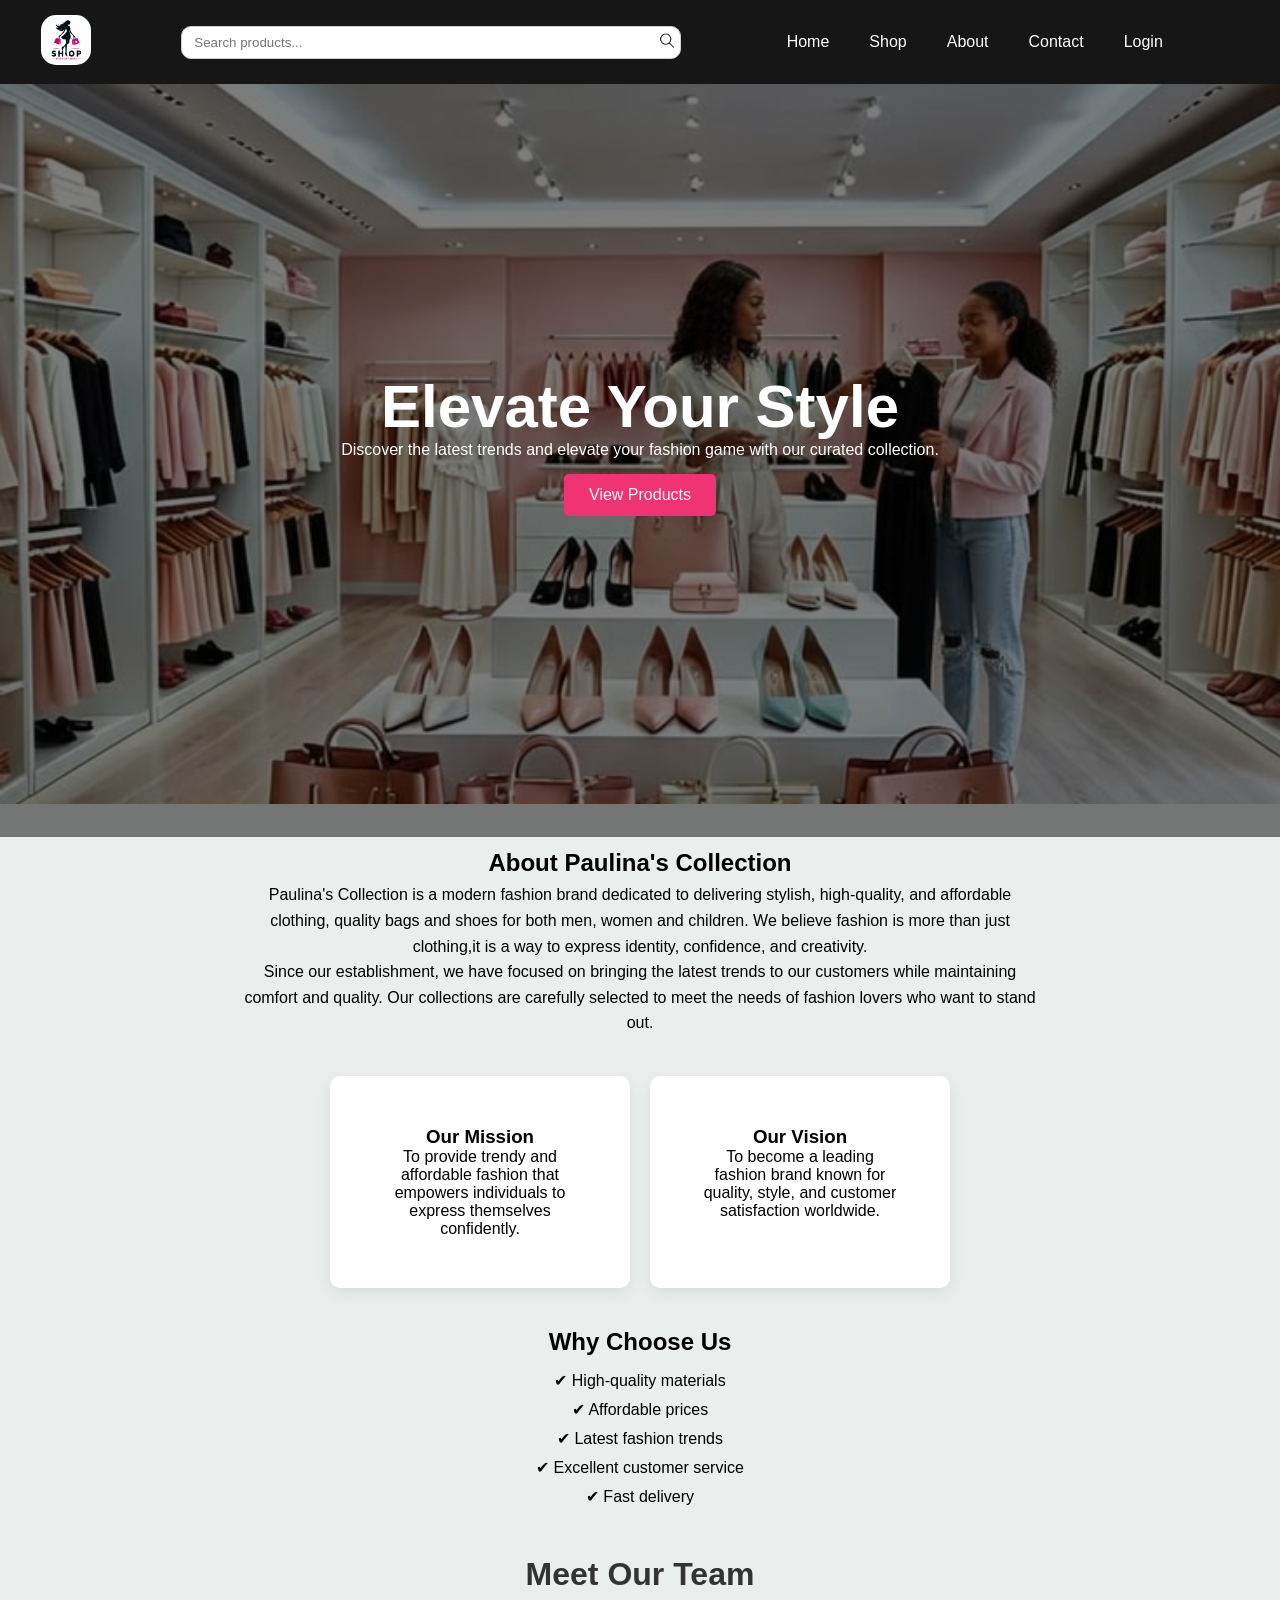
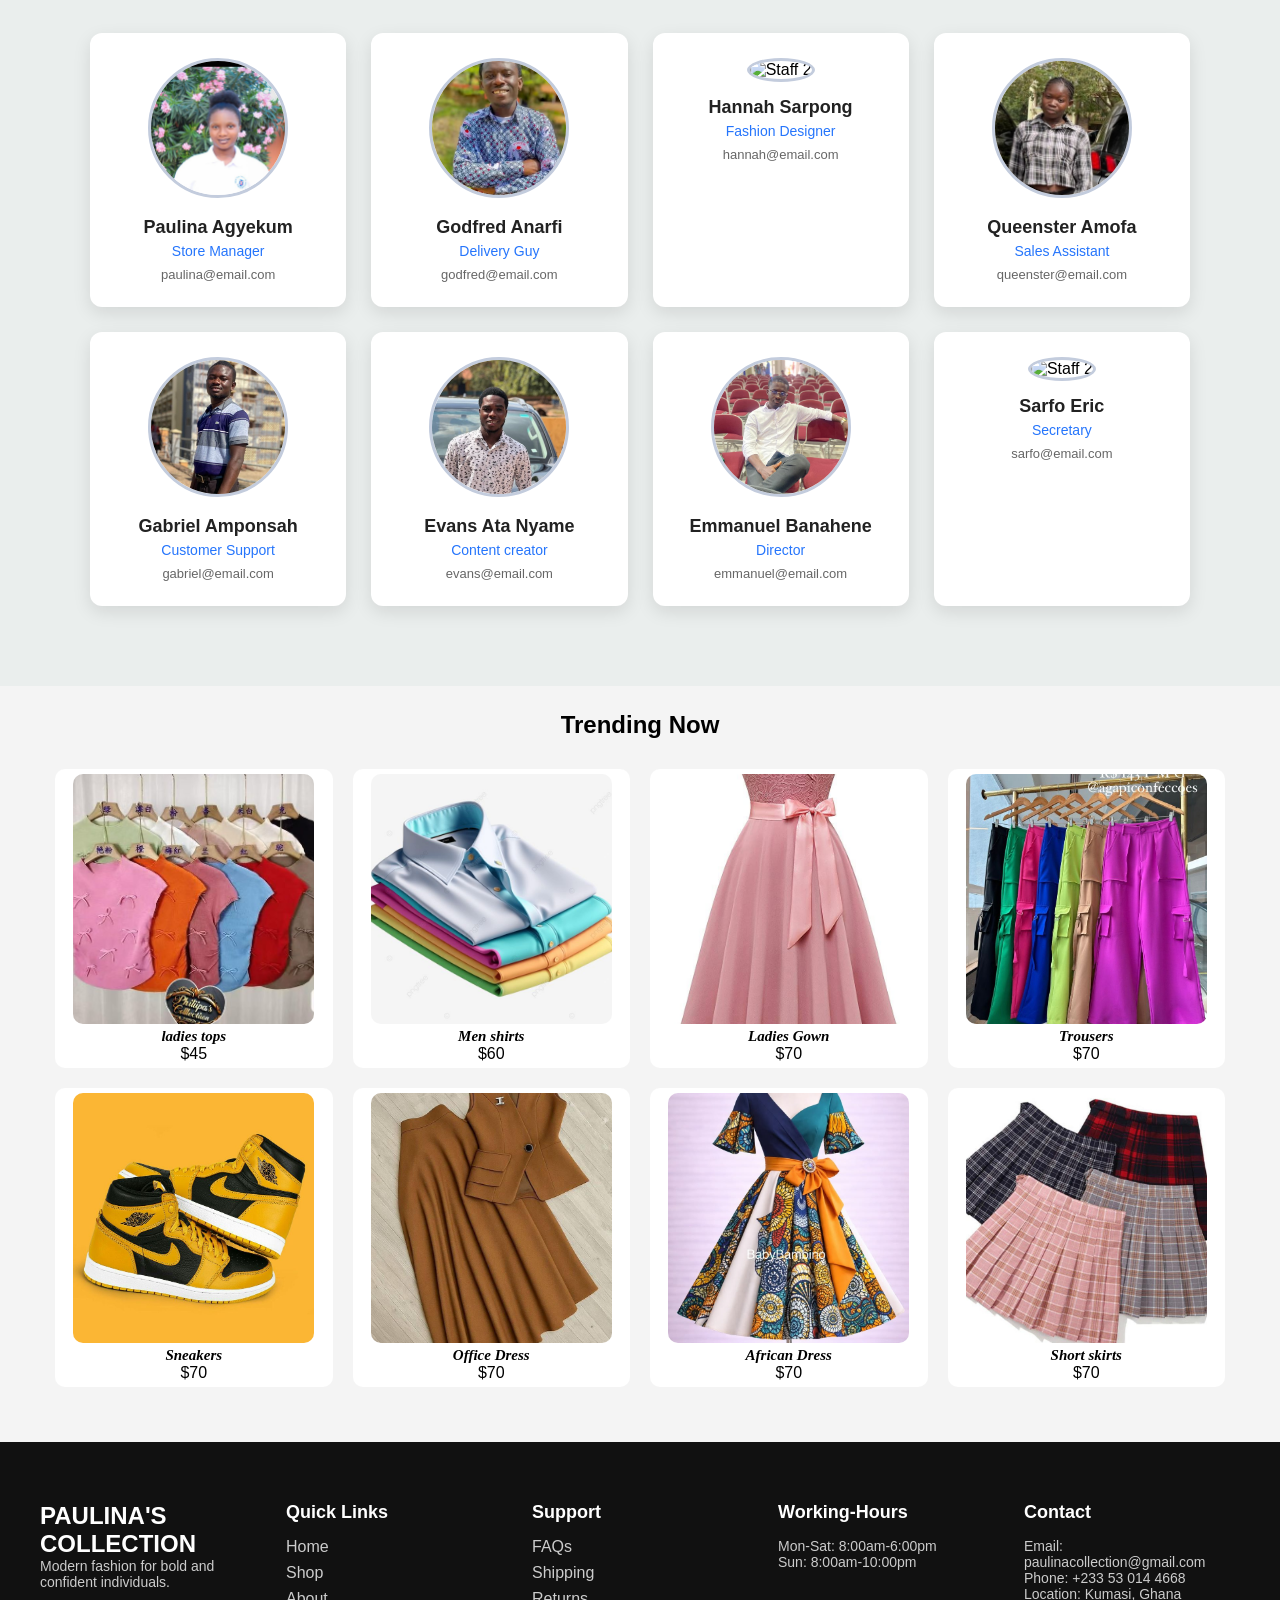
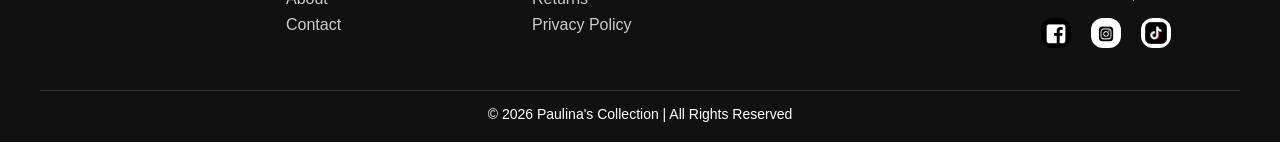
==== index.html @ fbc27973 "update changes" ====
<!DOCTYPE html>
<html lang="en">
<head>
<meta charset="UTF-8">
<meta name="viewport" content="width=device-width, initial-scale=1.0">

<title>Pulina's Collection</title>

<link rel="stylesheet" href="index.css">
<script src="index.js" defer></script>



</head>

<body>

 


 <header>
  <div class="logo">
    <img src="images/46f1ed0da1faed43a5b19c7b7473af98.jpg" alt="Logo">
  </div>

   
 <div class="search-box">
  <input type="text" id="search" placeholder="Search products...">
   <button id="search-btn"><img src="images/search icon.jpg" alt="Search" /></button>
</div>

  <input type="checkbox" id="menu-toggle">
  <label for="menu-toggle" class="hamburger">&#9776;</label>


  <label for="menu-toggle" class="overlay"></label>

  <nav class="mobile-menu">
    <ul>
      <li><label for="menu-toggle"><a href="index.html">Home</a></label></li>
      <li><label for="menu-toggle"><a href="shop.html">Shop</a></label></li>
      <li><label for="menu-toggle"><a href="#page">About</a></label></li>

      
 <li><label for="menu-toggle"><a href="contact.html">Contact</a></label></li>
 <li><label for="menu-toggle"><a href="login.html"  class="login-btn">Login</a></label></li>
  <button id="logout-btn" class="login-btn" style="display:none;">
    Logout
  </button>
</li>


  

    
  </nav>
</header>

<section class="hero">
<h1>Elevate Your Style</h1>
<p>Discover the latest trends and elevate your fashion game with our curated collection.</p>
<a href="shop.html" class="btn">View Products </a>
</section>


<section class="page" id="page">


<div class="about-content">

<h1>About Paulina's Collection</h1>

<p>
Paulina's Collection is a modern fashion brand dedicated to delivering stylish,
high-quality, and affordable clothing, quality bags and shoes for both men, women and children.
We believe fashion is more than just clothing,it is a way to express identity,
confidence, and creativity.
</p>

<p>
Since our establishment, we have focused on bringing the latest trends
to our customers while maintaining comfort and quality. Our collections
are carefully selected to meet the needs of fashion lovers who want to
stand out.
</p>

</div>

<div class="about-boxes">

<div class="box">
<h3>Our Mission</h3>
<p>
To provide trendy and affordable fashion that empowers individuals
to express themselves confidently.
</p>
</div>

<div class="box">
<h3>Our Vision</h3>
<p>
To become a leading fashion brand known for quality, style,
and customer satisfaction worldwide.
</p>
</div>

</div>

<div class="why-us">

<h2>Why Choose Us</h2>

<ul>
<li>✔ High-quality materials</li>
<li>✔ Affordable prices</li>
<li>✔ Latest fashion trends</li>
<li>✔ Excellent customer service</li>
<li>✔ Fast delivery</li>
</ul>

</div>


<section class="team-section">
  <h2>Meet Our Team</h2>
  <div class="team-container">

    <div class="team-card">
      <img src="images/Screenshot_20260325-102006_WhatsApp.jpg" alt="Staff 1">
      <h3>Paulina Agyekum</h3>
      <p class="role">Store Manager</p>
      <p class="email">paulina@email.com</p>
    </div>

    <div class="team-card">
      <img src="images/20260325_142242.jpg" alt="Staff 2">
      <h3>Godfred Anarfi</h3>
      <p class="role">Delivery Guy</p>
      <p class="email">godfred@email.com</p>
    </div>

     <div class="team-card">
      <img src="images/staff2.jpg" alt="Staff 2">
      <h3>Hannah Sarpong</h3>
      <p class="role">Fashion Designer</p>
      <p class="email">hannah@email.com</p>
    </div>


    <div class="team-card">
      <img src="images/20260325_113052.jpg" alt="Staff 3">
      <h3>Queenster Amofa</h3>
      <p class="role">Sales Assistant</p>
      <p class="email">queenster@email.com</p>
    </div>

    <div class="team-card">
      <img src="images/20260325_141703.jpg" alt="Staff 4">
      <h3>Gabriel Amponsah</h3>
      <p class="role">Customer Support</p>
      <p class="email">gabriel@email.com</p>
    </div>

     <div class="team-card">
      <img src="images/20260325_141812.jpg" alt="Staff 2">
      <h3>Evans Ata Nyame</h3>
      <p class="role">Content creator</p>
      <p class="email">evans@email.com</p>
    </div>

     <div class="team-card">
      <img src="images/oom.jpeg" alt="Staff 2">
      <h3>Emmanuel Banahene</h3>
      <p class="role">Director</p>
      <p class="email">emmanuel@email.com</p>
    </div>

     <div class="team-card">
      <img src="images/staff2.jpg" alt="Staff 2">
      <h3>Sarfo Eric</h3>
      <p class="role">Secretary</p>
      <p class="email">sarfo@email.com</p>
    </div>





  </div>
</section>
</section>

<section class="featured">
<h2>Trending Now</h2>

<div class="grid">

<div class="card">
<img src="images/ladies we.jpg" alt=" ladies wear">
<h3>ladies tops</h3>
<p>$45</p>
</div>

<div class="card">
 <img src="images/men shirt.jpg" alt="men shirt">
<h3>Men shirts</h3>
<p>$60</p>
</div>

<div class="card">
<img src="images/pink dress.jpg" alt="ladies pink dress">
<h3>Ladies Gown</h3>
<p>$70</p>
</div>

<div class="card">
<img src="images/trousres.jpg" alt="trousers">
<h3>Trousers</h3>
<p>$70</p>
</div>

<div class="card">
  <img src="images/654f9db118bbdaa562b5829625c13094.jpg" alt="sneakers">
<h3>Sneakers</h3>
<p>$70</p>
</div>


<div class="card">
 <img src="images/women brown dress.jpg" alt="office dress">
<h3>Office Dress</h3>
<p>$70</p>
</div>


<div class="card">
<img src="images/dress.jpg" alt="ladies gown">
<h3>African Dress</h3>
<p>$70</p>
</div>


<div class="card">
<img src="images/short.jpg" alt="shorts skirts">
<h3>Short skirts</h3>
<p>$70</p>
</div>

</div>
</section>

<footer class="footer">
  <div class="footer-container">


    <div class="footer-box">
      <h2 class="logo">PAULINA'S COLLECTION</h2>
      <p>Modern fashion for bold and confident individuals.</p>
    </div>

  
    <div class="footer-box">
      <h3>Quick Links</h3>
      <a href="index.html" target="_blank">Home</a>
      <a href="shop.html" target="_blank">Shop</a>
      <a href="#page" target="_blank">About</a>
      <a href="contact.html" target="_blank">Contact</a>
    </div>

  
    <div class="footer-box">
      <h3>Support</h3>
      <a href="#" target="_blank">FAQs</a>
      <a href="#" target="_blank">Shipping</a>
      <a href="#" target="_blank">Returns</a>
      <a href="#" target="_blank">Privacy Policy</a>
    </div>


    <div class="footer-box">
      <h3>Working-Hours</h3>
      <p>Mon-Sat: 8:00am-6:00pm</p>
        <p>Sun: 8:00am-10:00pm</p>
        
    </div>
   
    <div class="footer-box">
      <h3>Contact</h3>
      <p>Email: paulinacollection@gmail.com</p>
      <p>Phone: +233 53 014 4668</p>
      <p>Location: Kumasi, Ghana</p>

      <div class="social-media">
        <a href="https://www.facebook.com" target="_blank">
          <img src="images/Facebook.jpg" alt="Facebook">
        </a>
        <a href="https://www.instagram.com" target="_blank">
          <img src="images/intagram.jpg" alt="Instagram">
        </a>
        <a href="https://www.tiktok.com" target="_blank">
          <img src="images/Tiktok.jpg" alt="Tiktok">
        </a>
      </div>
    </div>
   
    
    
  </div>


  <div class="footer-bottom">
    <p>© 2026 Paulina's Collection | All Rights Reserved</p>
  </div>
</footer>


</body>
</html>
---- index.css ----
/* HOME PAGE STYLES */

*{
margin:0;
padding:0;
box-sizing:border-box;
}

body{
font-family:'Poppins', sans-serif ; 
 scroll-behavior: smooth;  
}





.search-box {
  margin-left: 20px;
  position: relative;
  
  
}

.search-box input {
  padding: 8px 12px;
  border: 1px solid #ccc;
  border-radius: 10px;
  outline: none;
  width: 500px;
}

.search-box input:focus {
  border-color: black;
}

.search-box button {
  position: absolute;
  right: 5px;
  top: 20%;
  transform: translateY(-50%);
  background: none;
  border: none;
  cursor: pointer;
  padding: 0;
}

.search-box button img {
  width: 18px;  /* adjust size */
  height: 18px;
  font-weight: bolder;
}


header {
  display: flex;
  align-items: center;
  text-align: center;
  justify-content: space-between;
  padding: 15px 20px;
  background-color: #161616;
  position: relative;
  z-index: 1000;
}

/* Hide checkbox */
#menu-toggle {
  display: none;
}

/* Hamburger icon */
.hamburger {
  font-size: 28px;
  cursor: pointer;
  display: none; /* hidden on desktop */
  z-index: 1001;
}

/* Desktop menu */
.mobile-menu {
  display: flex;
  gap: 20px;

}

.mobile-menu ul :hover{
  color: rgb(235, 160, 172);
  transform: translateY(-1px);

}


.mobile-menu ul {
  list-style: none;
  margin: 0;
  padding: 0;
  display: flex;
  gap: 20px;
  position: relative;
  left: -22%;
}

.mobile-menu ul li a {
  text-decoration: none;
  color: white;
  padding: 10px;
  display: block;
}





.logo img{
  height: 50px;
  width: 50px;
  border-radius: 15px;
  position: relative;
  left: 42%;
}
.cart-icon{
cursor:pointer;
position: relative;
bottom: -12%;

}


.page2{
   padding:5px;
   text-align:center;
   background-color: rgb(252, 253, 253);
   margin-top: 50px;
}

.page3{
   padding:5px;
   text-align:center;
   background-color: rgb(245, 243, 243);
   margin-top: 50px;
}

.page4{
   padding:5px;
   text-align:center;
   background-color: rgb(245, 243, 243);
    margin-top: 50px;
}





.page{
    padding:40px;
   text-align:center;
   background-color: rgb(234, 238, 237);
}


.about-content{
max-width: 800px;
margin: auto;
text-align: center;
line-height: 1.6;
}


.about-boxes{
display: flex;
gap: 20px;
justify-content: center;
margin-top: 40px;
flex-wrap: wrap;
}

.box{
background: #fff;
padding: 50px;
border-radius: 10px;
box-shadow: 0 5px 15px rgba(0,0,0,0.08);
max-width: 300px;
transition: 0.3s;
}

.box:hover{
transform: translateY(-5px);
}


.why-us{
margin-top: 40px;
text-align: center;
}

.why-us ul{
list-style: none;
margin-top: 15px;
}

.why-us li{
margin: 10px 0;
}


/* TEAM SECTION */
.team-section {
  padding:  40px 20px;

  text-align: center;
}

.team-section h2 {
  font-size: 32px;
  margin-bottom: 40px;
  color: #333;
}

/* GRID LAYOUT */
.team-container {
  display: grid;
  grid-template-columns: repeat(auto-fit, minmax(220px, 1fr));
  gap: 25px;
  max-width: 1100px;
  margin: auto;
}

/* CARD STYLE */
.team-card {
  background: #fff;
  padding: 25px 20px;
  border-radius: 12px;
  box-shadow: 0 6px 18px rgba(0,0,0,0.1);
  transition: 0.3s ease;
}

.team-card:hover {
  transform: translateY(-8px);
}

/* IMAGE */
.team-card img {
  width: 140px;
  height: 140px;
  border-radius: 50%;
  object-fit: cover;
  margin-bottom: 15px;
  border: 3px solid #c3ccdd;
}

/* TEXT */
.team-card h3 {
  font-size: 18px;
  margin-bottom: 5px;
  color: #222;
}

.team-card .role {
  font-size: 14px;
  color: #2575fc;
  font-weight: 500;
  margin-bottom: 8px;
}

.team-card .email {
  font-size: 13px;
  color: #666;
}



.hero{
height:80vh;
background:url(images/backgroup.jpg) center/cover;
color:white;
display:flex;
flex-direction:column;
justify-content:center;
align-items:center;
text-align:center;
animation:fadeIn 2s ease;
}

.hero h1{
font-size:60px;
}


.toast{
position: fixed;
bottom: 20px;
right: 20px;
background: #d30e0e;
color: #fff;
padding: 10px 20px;
border-radius: 5px;
}

.hero::before{
content: "";
position: absolute;
top: 0;
left: 0;
width: 100%;
height: 93%;
background: rgba(0,0,0,0.5);
z-index: 1;

}


.hero *{
position: relative;
z-index:1;
}


.btn{
background:#f03473;
padding:12px 25px;
color:white;
text-decoration:none;
margin-top:15px;
border-radius:5px;
}





.grid{
display:grid;
grid-template-columns:repeat(auto-fit,minmax(250px,1fr));
gap:20px;
padding:30px;
}

.card{
background:white;
padding:5px;
border-radius:10px;
text-align:center;
transition:0.3s;

}


.card h3{
 
  font-family: 'Times New Roman', Times, serif;
  font-size: 15px;
  font-style: italic;
}

 h4 a{
  text-decoration: none;
  background-color: #df6294;
  padding: 12px 10px;
  border-radius: 10px;
  color: white;
}



.card img{
width:90%;
height:250px;
object-fit:cover;
border-radius:10px;
}

.card img:hover {
  transform: scale(1.05);
  transition: 0.3s;
}

.card:hover{
transform: scale(1.05) translateY(-5px);
}


.featured{ 
    background:#f4f4f4;
   padding:25px;   
   text-align:center;
}


button{
background:#e91e63;
color:white;
border:none;
padding:10px;
margin-top:10px;
cursor:pointer;
border-radius: 10px;
}




.cart {
position:fixed;
right:-300px;
top:0;
width:300px;
height:100%;
background:white;
padding:20px;
box-shadow:-2px 0 5px rgba(0,0,0,0.3);
transition:0.3s;
}

.cart-icon a{
  color: white;
  text-decoration: none;
  
}

.cart.active{
right:0;
}


/* CONTACT PAGE STYLES */
.contact-container{
padding: 60px 20px;
background: #f9f9f9;
}

.contact-container h1{
text-align: center;
font-size: 36px;
margin-bottom: 40px;
}


.contact-wrapper{
display: flex;
gap: 40px;
justify-content: center;
align-items: flex-start;
flex-wrap: wrap;
}

.contact-form{
flex: 1;
min-width: 300px;
max-width: 500px;
background: white;
padding: 30px;
border-radius: 12px;
box-shadow: 0 8px 25px rgba(0,0,0,0.08);
animation: fadeIn 1s ease;
}

.contact-form form{
display: flex;
flex-direction: column;
gap: 15px;
}

.contact-form input,
.contact-form textarea{
padding: 12px;
border: 1px solid #ddd;
border-radius: 6px;
font-size: 14px;
outline: none;
transition: 0.3s;
}

.contact-form input:focus,
.contact-form textarea:focus{
border-color: #e91e63;
box-shadow: 0 0 5px rgba(233,30,99,0.3);
}

.contact-form textarea{
min-height: 120px;
}


.contact-form button{
background: #e91e63;
color: white;
border: none;
padding: 12px;
border-radius: 6px;
cursor: pointer;
transition: 0.3s;
}

.contact-form button:hover{
background: #c2185b;
transform: translateY(-2px);
}



.contact-info{
flex: 1;
min-width: 250px;
display: flex;
flex-direction: column;
gap: 20px;
}


.info-box{
background: white;
padding: 20px;
border-radius: 10px;
box-shadow: 0 5px 15px rgba(0,0,0,0.08);
transition: 0.3s;
}

.info-box:hover{
transform: translateY(-5px);
}

.info-box h3{
margin-bottom: 8px;
}


.map iframe{
width: 100%;
height: 300px;
border: none;
margin-top: 40px;
}

/* LOGIN PAGE STYLES */

.login-page{
display: flex;
height: 100vh;


}


.login-image{
flex: 1;
background: url('images/backgroup.jpg') center/cover no-repeat;
color: white;
display: flex;
flex-direction: column;
justify-content: center;
align-items: center;
text-align: center;
position: relative;
}


.login-image::before{
content: "";
position: absolute;
width: 100%;
height: 100%;
background: rgba(0,0,0,0.5);
}

.login-image h1,
.login-image p{
position: relative;
z-index: 2;


}


.login-form{
flex: 1;
display: flex;
flex-direction: column;
justify-content: center;
padding: 40px 30px;
background: #fff;
}

.login-form h2{
font-size: 28px;
margin-bottom: 10px;
}

.login-form p{
color: #777;
margin-bottom: 20px;
}


.input-group{
position: relative;
margin-bottom: 20px;
}

.input-group input{
width: 100%;
padding: 12px 16px;
border: 1px solid #ccc;
border-radius: 6px;
outline: none;
}

.input-group label{
position: absolute;
top: 50%;
left: 12px;
transform: translateY(-50%);
background: white;
padding: 0 5px;
color: #999;
transition: 0.3s;
}


.input-group input:focus + label,
.input-group input:valid + label{
top: -8px;
font-size: 12px;
color: #e91e63;
}


.login-form button{
width: 100%;
padding: 12px;
background: #e91e63;
color: white;
border: none;
border-radius: 6px;
cursor: pointer;
transition: 0.3s;
}

.login-form button:hover{
background: #c2185b;
}


.extra{
margin-top: 15px;
font-size: 14px;
}

.extra a{
color: #e91e63;
text-decoration: none;
}



.footer {
    background: #111;
    color: #fff;
    padding: 60px 40px 20px;
}

.footer-container {
    display: grid;
    grid-template-columns: repeat(auto-fit, minmax(200px, 1fr));
    gap: 30px;
}

.footer-box h3 {
    margin-bottom: 15px;
    font-size: 18px;
}

.footer-box a {
    display: block;
    color: #ccc;
    text-decoration: none;
    margin: 8px 0;
    transition: 0.3s;
}

.footer-box a:hover {
    color: #fff;
}

.footer-box p {
    color: #ccc;
    font-size: 14px;
}

.footer-bottom {
    text-align: center;
    margin-top: 30px;
    border-top: 1px solid #333;
    padding-top: 15px;
    font-size: 14px;
    
}


.social-media {
    margin-top: 20px;
    display: flex;
    justify-content: center;
    gap: 20px;
    
}

.social-media img {
    width: 30px;
    height: 30px;
    object-fit: cover;
    transition: 0.3s;
    position: relative;
    left: -2vw;
    border-radius: 12px;
    margin-top: -12px;
}





 

 /* HOME PAGE RESPONSIVE */

@keyframes fadeIn{
from{opacity:0;}
to{opacity:1;}
}

@media(max-width:768px){
.hero h1{
font-size:30px;
}

.grid{
display:grid;
grid-template-columns: repeat(1, 1fr);
gap:20px;
padding:30px;

}

.hero{
height:80vh;

}



.card{
background:white;
padding:25px;
border-radius:10px;
text-align:center;
transition:0.3s;
flex-wrap: wrap;

}


.card img{
width:100%;
height:300px;
object-fit:cover;
border-radius:10px;


}



  .hamburger {
    display: block;
    color: white;
    font-weight: bolder;
  }

  /* Overlay */
  .overlay {
    position: fixed;
    top: 0;
    left: 0;
    width: 100%;
    height: 100vh;
    background: rgba(0,0,0,0.4);
    opacity: 0;
    pointer-events: none;
    transition: opacity 0.3s ease;
    z-index: 1000;
  }

  #menu-toggle:checked ~ .overlay {
    opacity: 1;
    pointer-events: auto;
  }

  /* Slide-in menu */
  .mobile-menu {
    position: fixed;
    top: 0;
    right: -250px;
    width: 250px;
    height: 100vh;
    background: #fff;
    flex-direction: column;
    padding-top: 60px;
    box-shadow: -2px 0 5px rgba(0,0,0,0.1);
    transition: right 0.3s ease;
    z-index: 1001;
  }

  #menu-toggle:checked ~ .mobile-menu {
    right: 0;
  }

  .mobile-menu ul {
    flex-direction: column;
    gap: 0;
    position: relative;
    left: -1%;
  }

  .mobile-menu ul li a {
    padding: 15px 20px;
    color: black;
    
  }

   .cart-icon{
cursor:pointer;
position: relative;
left: 0;
color: black;

}

 .cart-icon a{
  color: black;
  text-decoration: none;
}


.featured{ 
    background:#f4f4f4;
   padding:5px;   
   text-align:center;
}

.logo img {
  font-size: 30px;
  font-weight: bold;
  position: relative;
 
}


.card{
  padding: 2px;
}

.member{
  padding: 50px;
}

.search-box{
  display: block;
  
}

.search-box input {
  padding: 8px 12px;
  border: 1px solid #ccc;
  border-radius: 10px;
  outline: none;
 width: 100%;
}

 /* CONTACT PAGE RESPONSIVE */
.contact-wrapper{
flex-direction: column;
align-items: center;
}

 /* LOGIN PAGE RESPONSIVE */

.login-page{
flex-direction: column;
}

.login-image{
height: 40vh;
}

.login-form{
padding: 30px;
}


header{
  padding: 10px 10px;
}

/* RESPONSIVE taem section*/

  .team-section h2 {
    font-size: 26px;
  }

  .team-card {
    padding: 20px;
  }
}
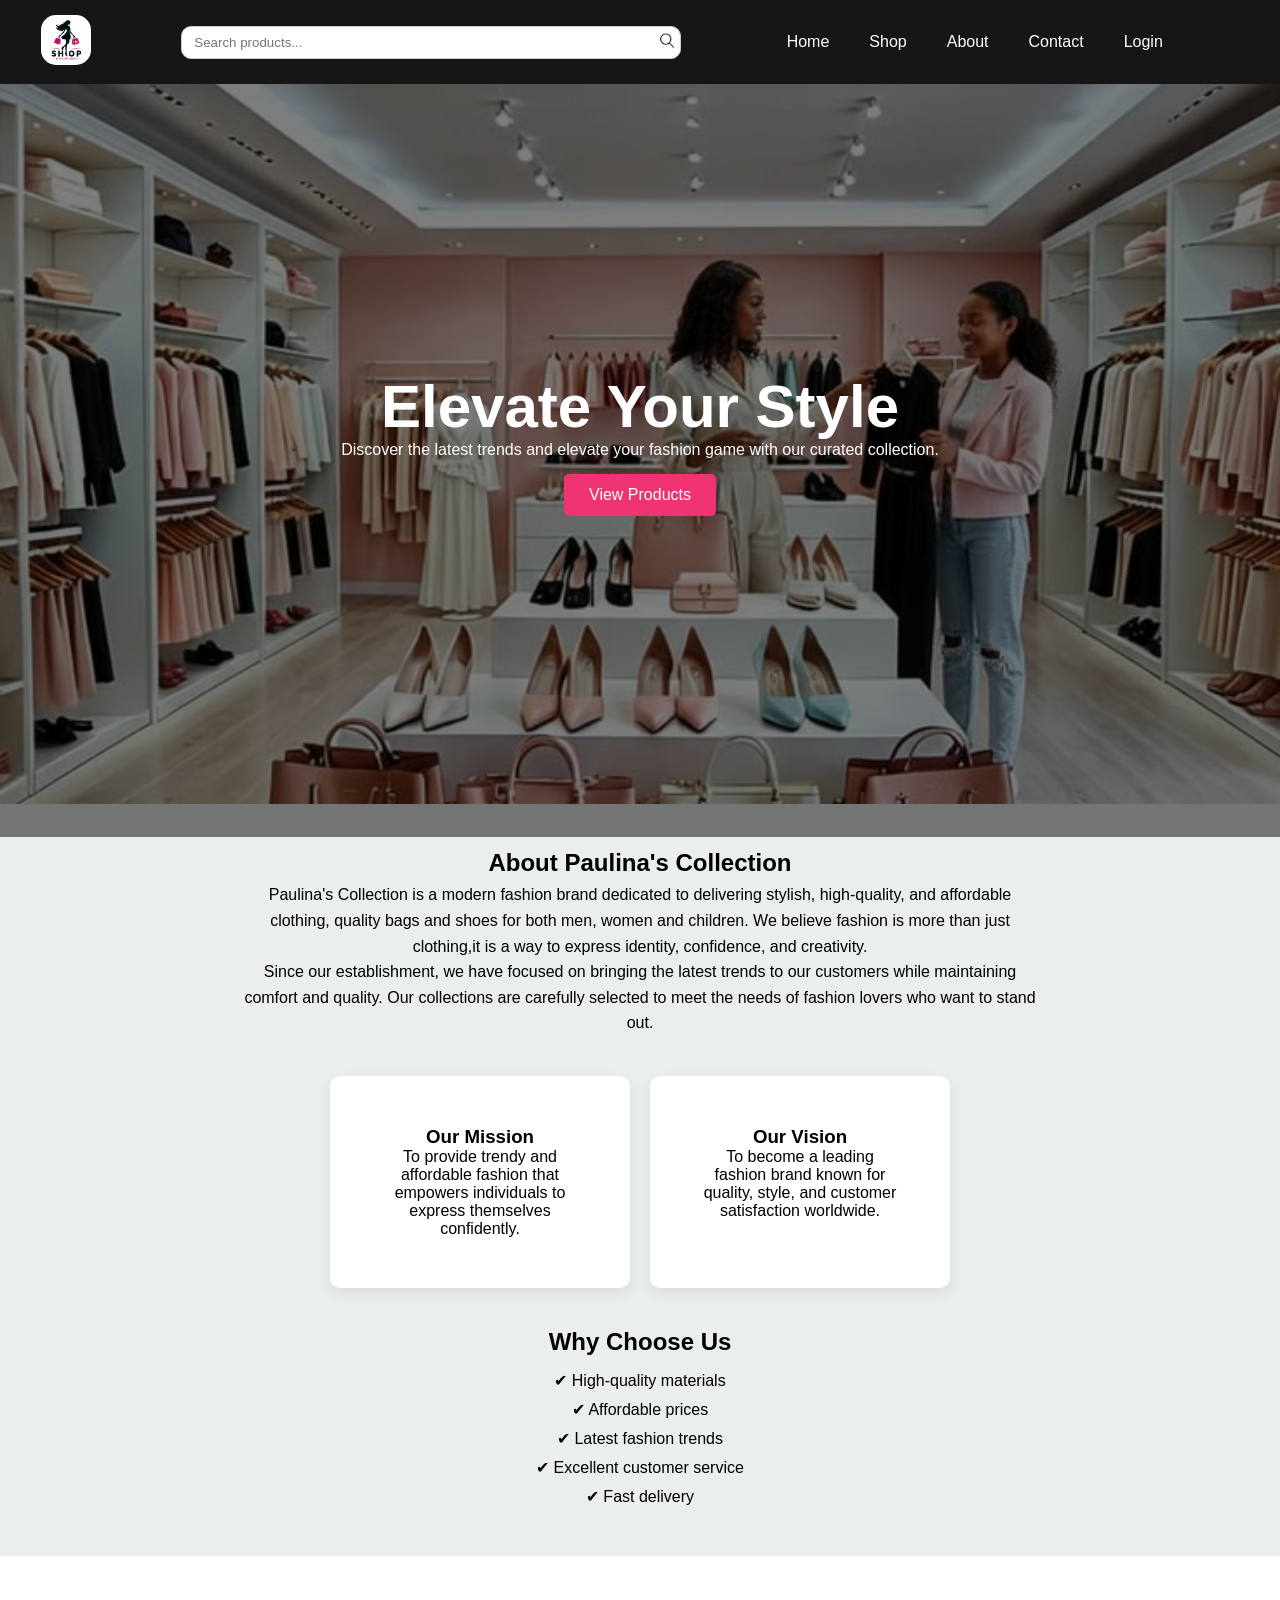
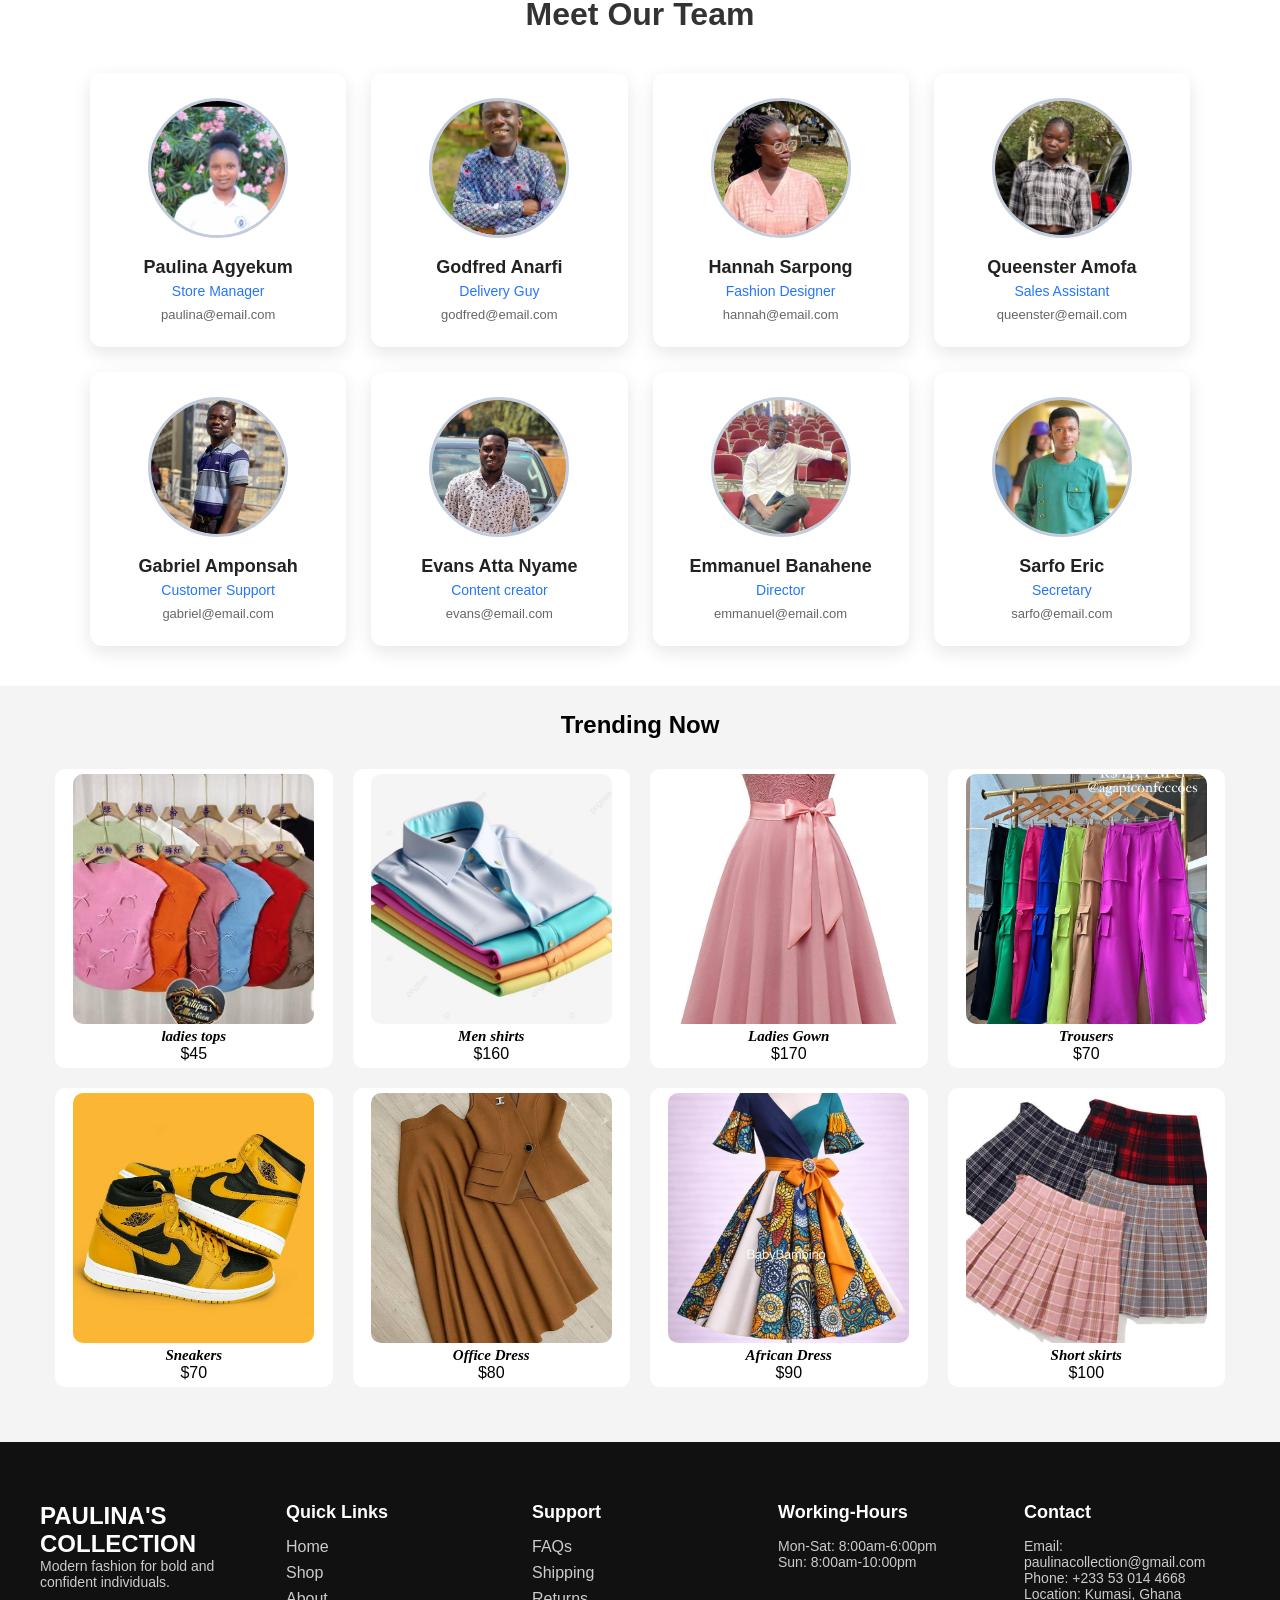
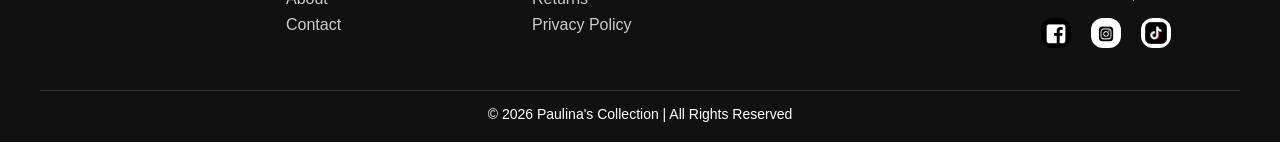
==== commit 06263808: "update changes" ====
--- a/index.html
+++ b/index.html
@@ -119,7 +119,7 @@
 </ul>
 
 </div>
-
+</section>
 
 <section class="team-section">
   <h2>Meet Our Team</h2>
@@ -140,7 +140,7 @@
     </div>
 
      <div class="team-card">
-      <img src="images/staff2.jpg" alt="Staff 2">
+      <img src="images/20260325_212233.jpg" alt="Staff 2">
       <h3>Hannah Sarpong</h3>
       <p class="role">Fashion Designer</p>
       <p class="email">hannah@email.com</p>
@@ -163,7 +163,7 @@
 
      <div class="team-card">
       <img src="images/20260325_141812.jpg" alt="Staff 2">
-      <h3>Evans Ata Nyame</h3>
+      <h3>Evans Atta Nyame</h3>
       <p class="role">Content creator</p>
       <p class="email">evans@email.com</p>
     </div>
@@ -176,7 +176,7 @@
     </div>
 
      <div class="team-card">
-      <img src="images/staff2.jpg" alt="Staff 2">
+      <img src="images/20260325_212309.jpg" alt="Staff 2">
       <h3>Sarfo Eric</h3>
       <p class="role">Secretary</p>
       <p class="email">sarfo@email.com</p>
@@ -188,7 +188,7 @@
 
   </div>
 </section>
-</section>
+
 
 <section class="featured">
 <h2>Trending Now</h2>
@@ -204,13 +204,13 @@
 <div class="card">
  <img src="images/men shirt.jpg" alt="men shirt">
 <h3>Men shirts</h3>
-<p>$60</p>
+<p>$160</p>
 </div>
 
 <div class="card">
 <img src="images/pink dress.jpg" alt="ladies pink dress">
 <h3>Ladies Gown</h3>
-<p>$70</p>
+<p>$170</p>
 </div>
 
 <div class="card">
@@ -229,21 +229,21 @@
 <div class="card">
  <img src="images/women brown dress.jpg" alt="office dress">
 <h3>Office Dress</h3>
-<p>$70</p>
+<p>$80</p>
 </div>
 
 
 <div class="card">
 <img src="images/dress.jpg" alt="ladies gown">
 <h3>African Dress</h3>
-<p>$70</p>
+<p>$90</p>
 </div>
 
 
 <div class="card">
 <img src="images/short.jpg" alt="shorts skirts">
 <h3>Short skirts</h3>
-<p>$70</p>
+<p>$100</p>
 </div>
 
 </div>
--- a/index.css
+++ b/index.css
@@ -641,15 +641,7 @@
 }
 
 
-.extra{
-margin-top: 15px;
-font-size: 14px;
-}
-
-.extra a{
-color: #e91e63;
-text-decoration: none;
-}
+
 
 
 
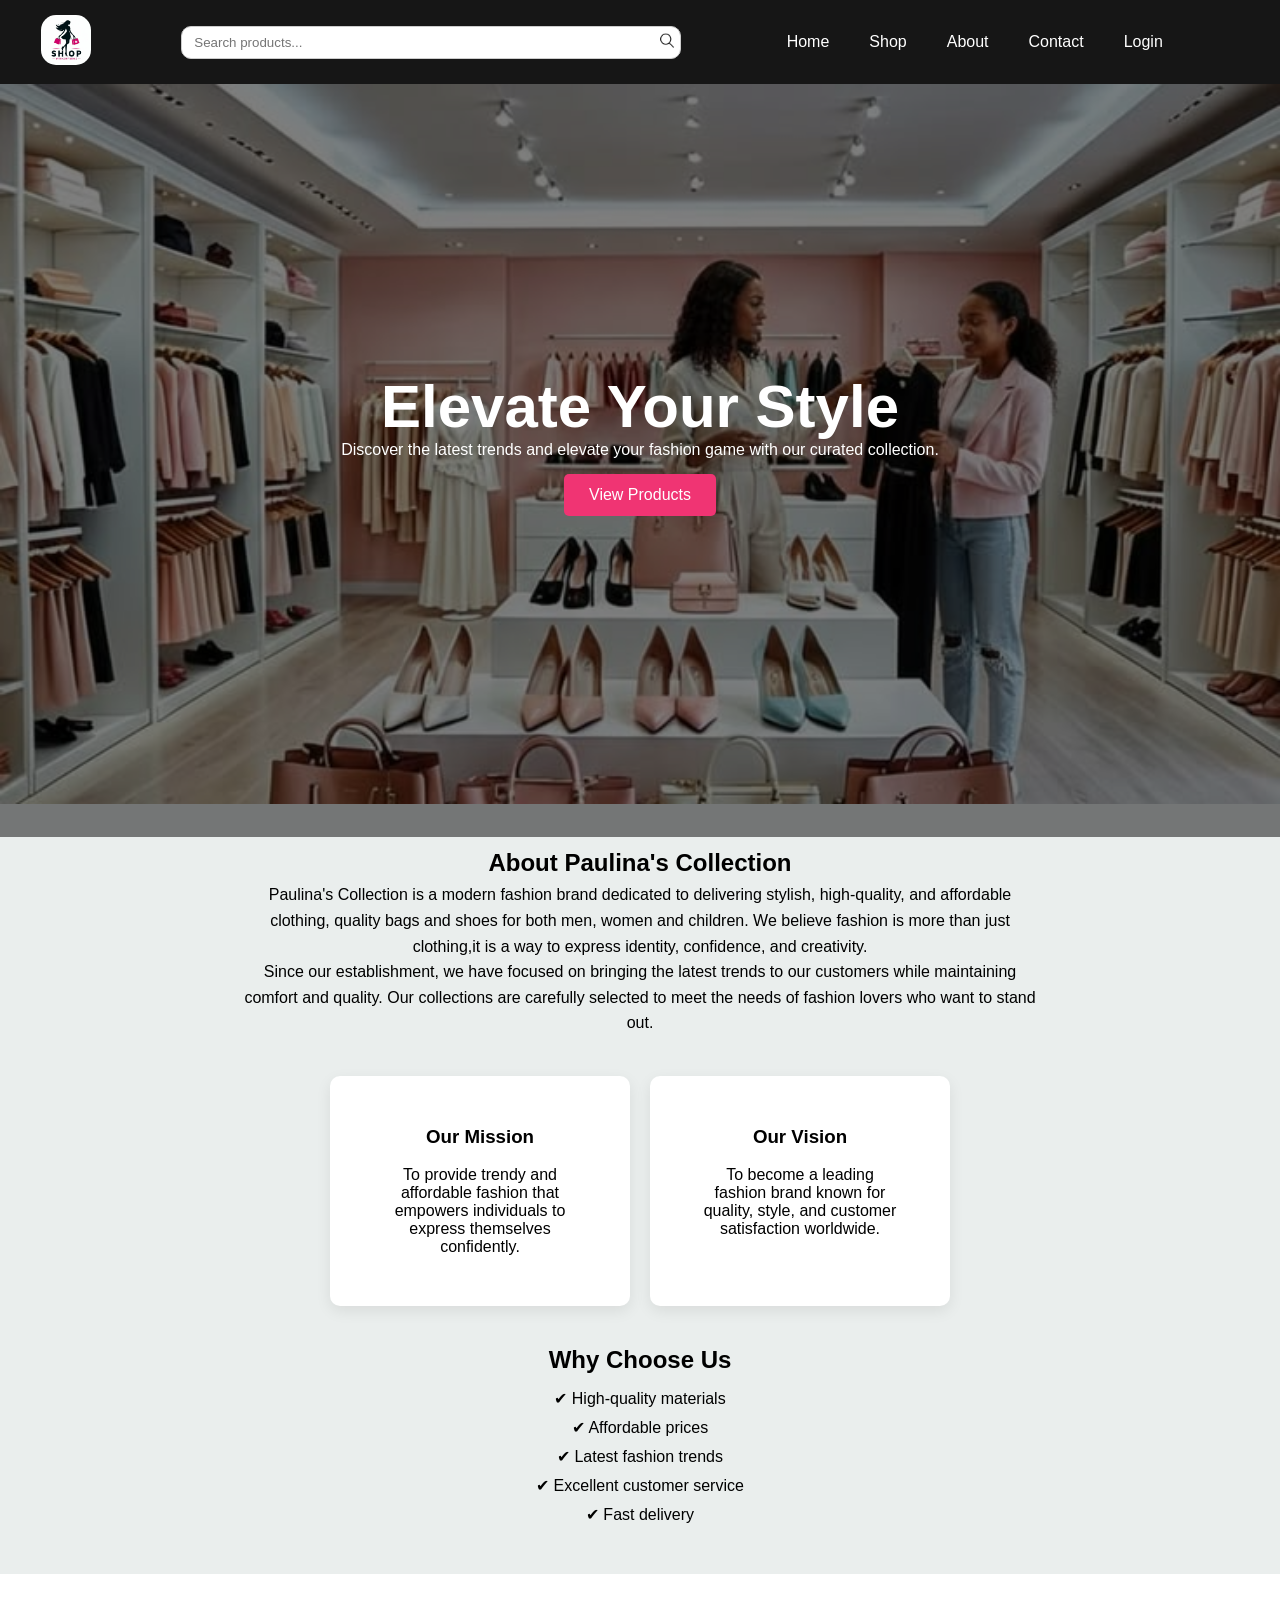
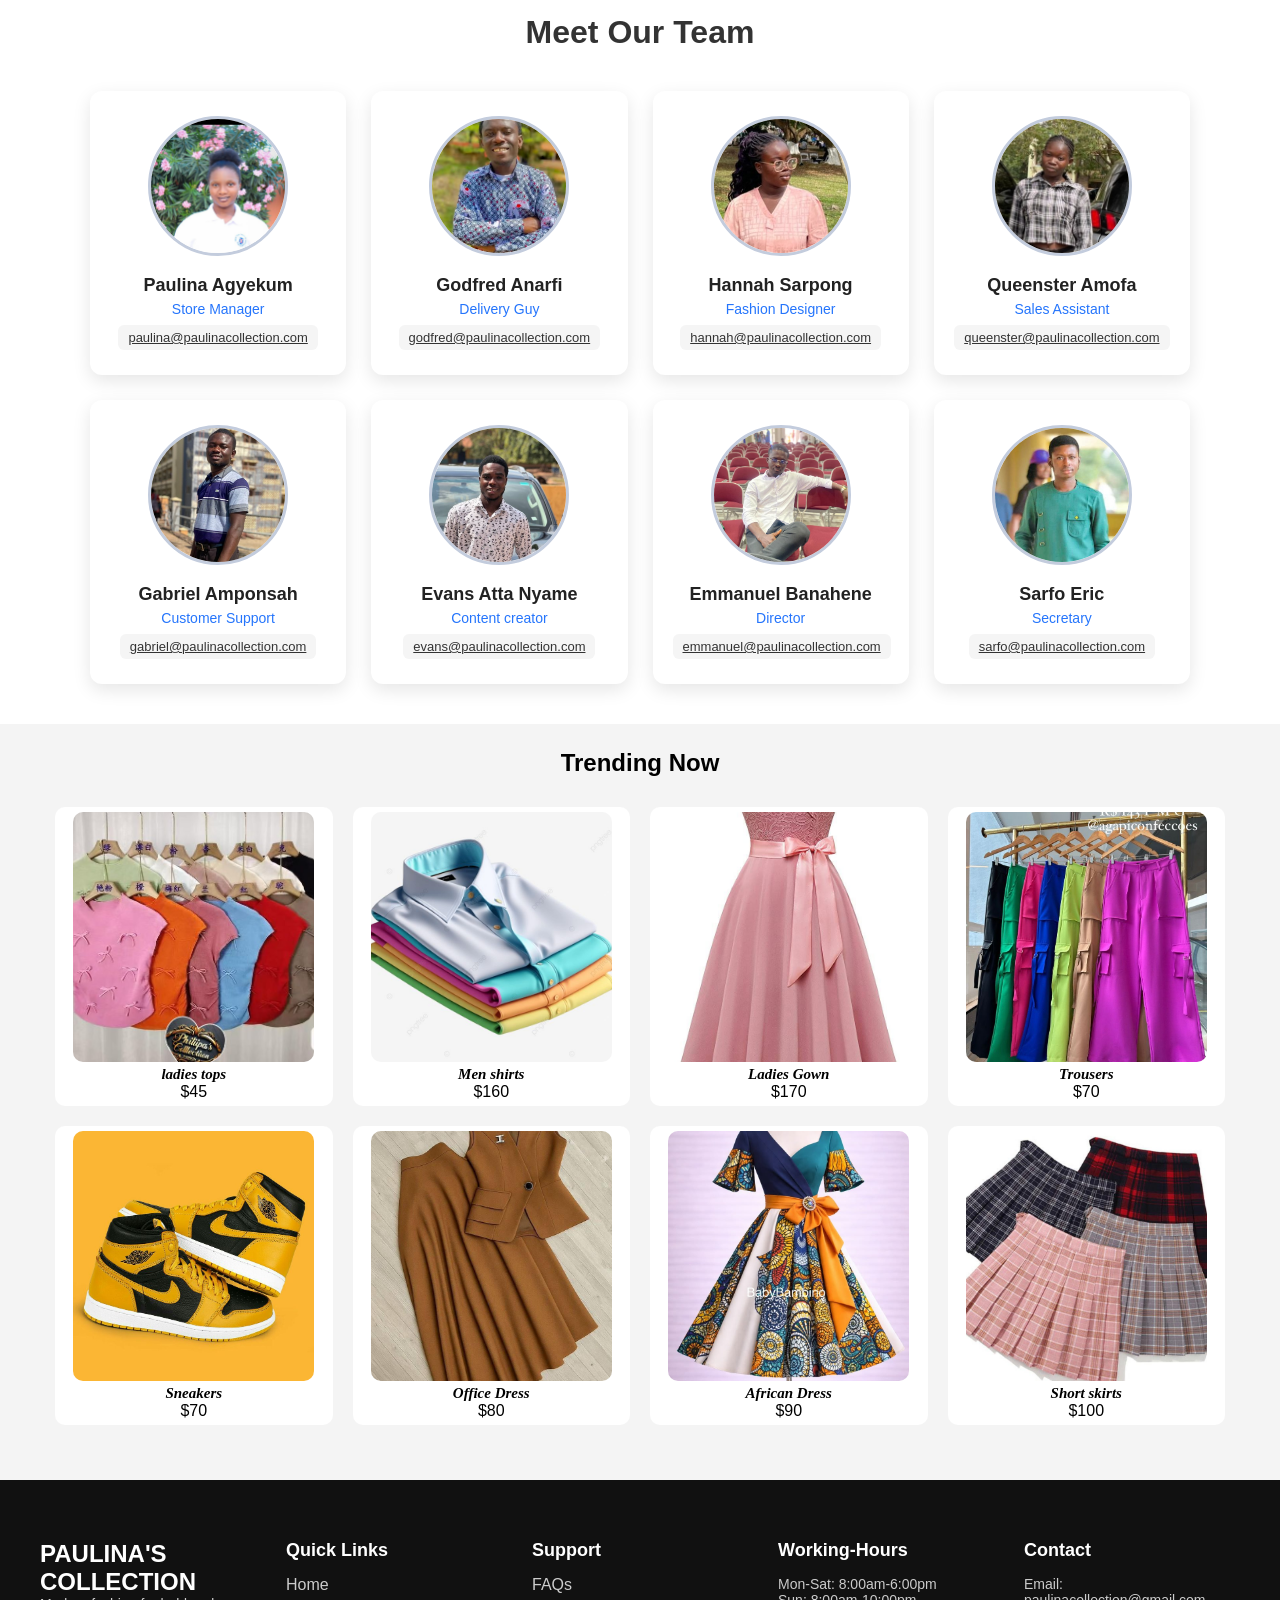
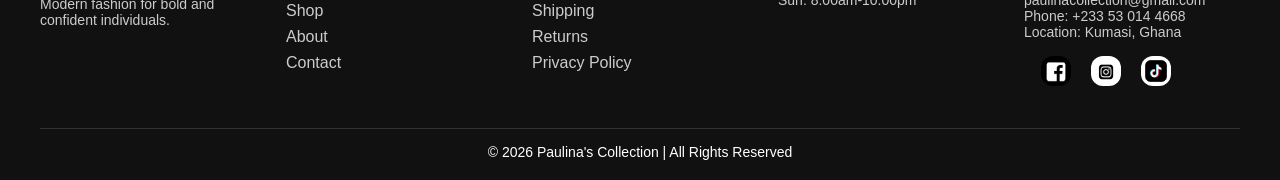
==== commit 9793a2d3: "update changes" ====
--- a/index.html
+++ b/index.html
@@ -91,6 +91,7 @@
 <div class="box">
 <h3>Our Mission</h3>
 <p>
+  <br>
 To provide trendy and affordable fashion that empowers individuals
 to express themselves confidently.
 </p>
@@ -98,6 +99,7 @@
 
 <div class="box">
 <h3>Our Vision</h3>
+<br>
 <p>
 To become a leading fashion brand known for quality, style,
 and customer satisfaction worldwide.
@@ -129,21 +131,35 @@
       <img src="images/Screenshot_20260325-102006_WhatsApp.jpg" alt="Staff 1">
       <h3>Paulina Agyekum</h3>
       <p class="role">Store Manager</p>
-      <p class="email">paulina@email.com</p>
+   <p class="email">
+  <a href="mailto:paulina@paulinacollection.com">
+    paulina@paulinacollection.com
+  </a>
+</p>
     </div>
 
     <div class="team-card">
       <img src="images/20260325_142242.jpg" alt="Staff 2">
       <h3>Godfred Anarfi</h3>
       <p class="role">Delivery Guy</p>
-      <p class="email">godfred@email.com</p>
+    <p class="email">
+  <a href="mailto:godfred@paulinacollection.com">
+    godfred@paulinacollection.com
+  </a>
+</p>
+
+
     </div>
 
      <div class="team-card">
       <img src="images/20260325_212233.jpg" alt="Staff 2">
       <h3>Hannah Sarpong</h3>
       <p class="role">Fashion Designer</p>
-      <p class="email">hannah@email.com</p>
+     <p class="email">
+  <a href="mailto:hannah@paulinacollection.com">
+    hannah@paulinacollection.com
+  </a>
+</p>
     </div>
 
 
@@ -151,35 +167,55 @@
       <img src="images/20260325_113052.jpg" alt="Staff 3">
       <h3>Queenster Amofa</h3>
       <p class="role">Sales Assistant</p>
-      <p class="email">queenster@email.com</p>
+      <p class="email">
+  <a href="mailto:queenster@paulinacollection.com">
+    queenster@paulinacollection.com
+  </a>
+</p>
     </div>
 
     <div class="team-card">
       <img src="images/20260325_141703.jpg" alt="Staff 4">
       <h3>Gabriel Amponsah</h3>
       <p class="role">Customer Support</p>
-      <p class="email">gabriel@email.com</p>
+      <p class="email">
+  <a href="mailto:gabriel@paulinacollection.com">
+    gabriel@paulinacollection.com
+  </a>
+</p>
     </div>
 
      <div class="team-card">
       <img src="images/20260325_141812.jpg" alt="Staff 2">
       <h3>Evans Atta Nyame</h3>
       <p class="role">Content creator</p>
-      <p class="email">evans@email.com</p>
+      <p class="email">
+  <a href="mailto:evans@paulinacollection.com">
+    evans@paulinacollection.com
+  </a>
+</p>
     </div>
 
      <div class="team-card">
       <img src="images/oom.jpeg" alt="Staff 2">
       <h3>Emmanuel Banahene</h3>
       <p class="role">Director</p>
-      <p class="email">emmanuel@email.com</p>
+      <p class="email">
+  <a href="mailto:emmanuel@paulinacollection.com">
+    emmanuel@paulinacollection.com
+  </a>
+</p>
     </div>
 
      <div class="team-card">
       <img src="images/20260325_212309.jpg" alt="Staff 2">
       <h3>Sarfo Eric</h3>
       <p class="role">Secretary</p>
-      <p class="email">sarfo@email.com</p>
+      <p class="email">
+  <a href="mailto:sarfo@paulinacollection.com">
+    sarfo@paulinacollection.com
+  </a>
+</p>
     </div>
 
 
--- a/index.css
+++ b/index.css
@@ -64,20 +64,19 @@
   z-index: 1000;
 }
 
-/* Hide checkbox */
 #menu-toggle {
   display: none;
 }
 
-/* Hamburger icon */
+
 .hamburger {
   font-size: 28px;
   cursor: pointer;
-  display: none; /* hidden on desktop */
+  display: none; 
   z-index: 1001;
 }
 
-/* Desktop menu */
+
 .mobile-menu {
   display: flex;
   gap: 20px;
@@ -184,6 +183,8 @@
 transition: 0.3s;
 }
 
+
+
 .box:hover{
 transform: translateY(-5px);
 }
@@ -217,7 +218,7 @@
   color: #333;
 }
 
-/* GRID LAYOUT */
+
 .team-container {
   display: grid;
   grid-template-columns: repeat(auto-fit, minmax(220px, 1fr));
@@ -226,7 +227,7 @@
   margin: auto;
 }
 
-/* CARD STYLE */
+
 .team-card {
   background: #fff;
   padding: 25px 20px;
@@ -239,7 +240,7 @@
   transform: translateY(-8px);
 }
 
-/* IMAGE */
+
 .team-card img {
   width: 140px;
   height: 140px;
@@ -249,7 +250,7 @@
   border: 3px solid #c3ccdd;
 }
 
-/* TEXT */
+
 .team-card h3 {
   font-size: 18px;
   margin-bottom: 5px;
@@ -266,6 +267,24 @@
 .team-card .email {
   font-size: 13px;
   color: #666;
+}
+
+.team-card .email {
+  margin-top: 5px;
+}
+
+.team-card .email a {
+  display: inline-block;
+  padding: 5px 10px;
+  border-radius: 6px;
+  background: #f5f5f5;
+  color: #333;
+  font-size: 13px;
+}
+
+.team-card .email a:hover {
+  color: #e91e63;
+ 
 }
 
 
@@ -643,7 +662,7 @@
 
 
 
-
+/* FOOTER STYLES */   
 
 .footer {
     background: #111;
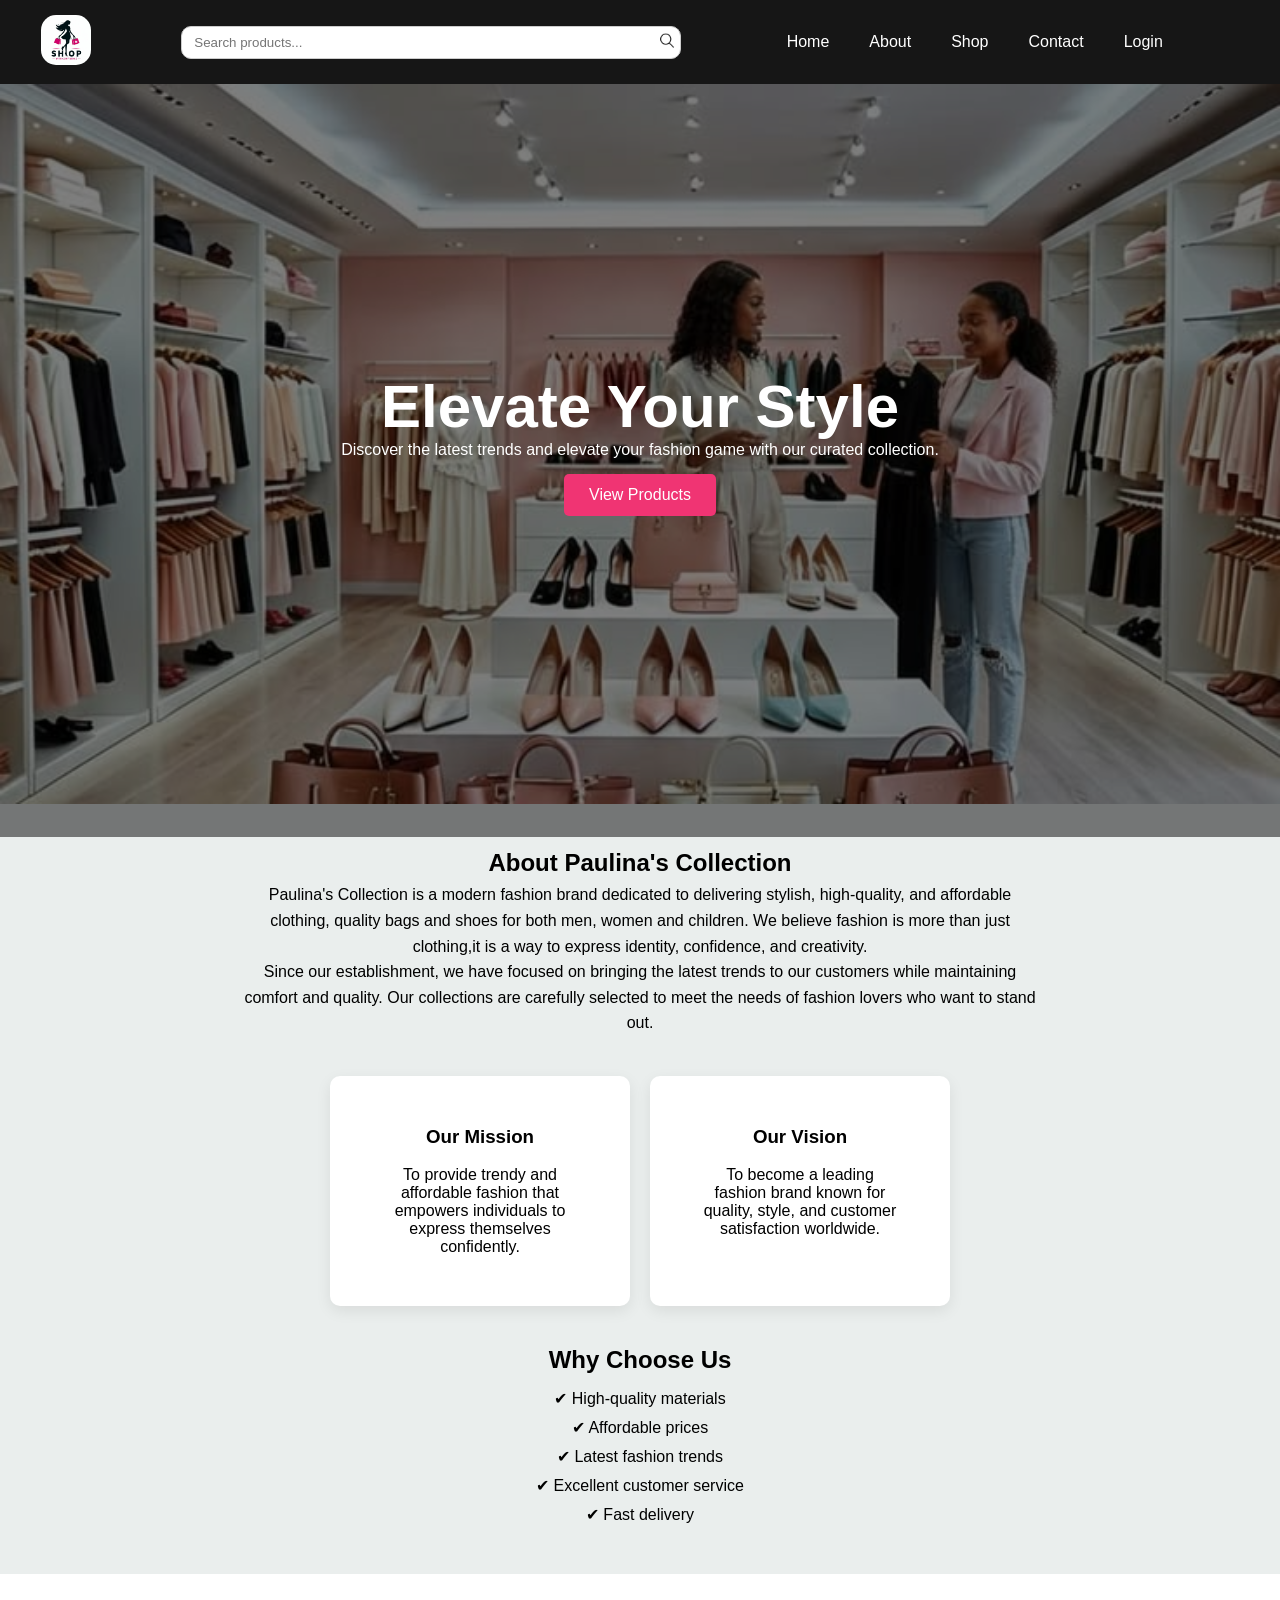
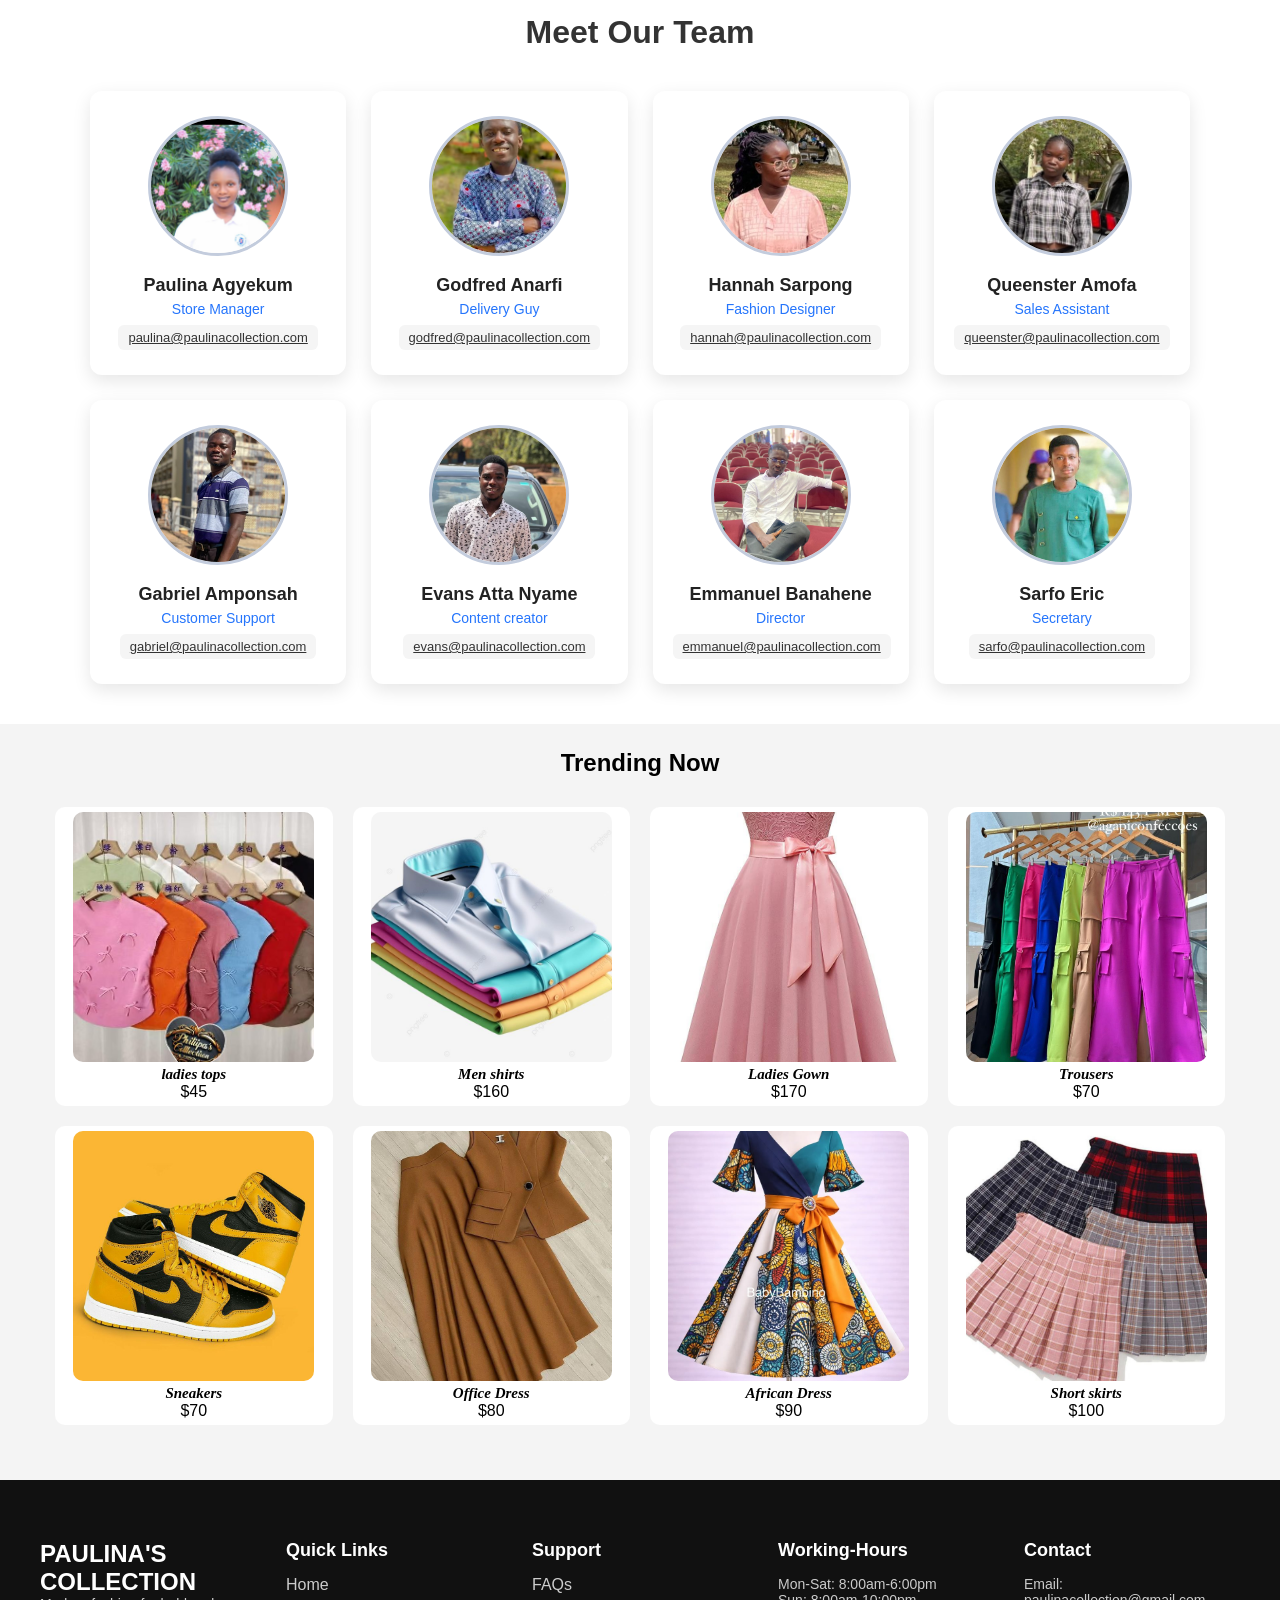
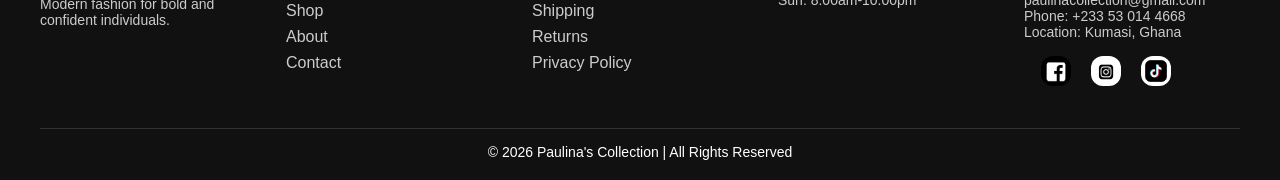
==== commit 2bbc13c3: "update changes" ====
--- a/index.html
+++ b/index.html
@@ -38,8 +38,9 @@
   <nav class="mobile-menu">
     <ul>
       <li><label for="menu-toggle"><a href="index.html">Home</a></label></li>
+       <li><label for="menu-toggle"><a href="#page">About</a></label></li>
       <li><label for="menu-toggle"><a href="shop.html">Shop</a></label></li>
-      <li><label for="menu-toggle"><a href="#page">About</a></label></li>
+     
 
       
  <li><label for="menu-toggle"><a href="contact.html">Contact</a></label></li>
@@ -227,7 +228,7 @@
 
 
 <section class="featured">
-<h2>Trending Now</h2>
+<h1>Trending Now</h1>
 
 <div class="grid">
 
--- a/index.css
+++ b/index.css
@@ -19,6 +19,7 @@
 .search-box {
   margin-left: 20px;
   position: relative;
+ 
   
   
 }
@@ -555,10 +556,11 @@
 
 .login-page{
 display: flex;
-height: 100vh;
-
-
-}
+height: 90vh;
+
+
+}
+
 
 
 .login-image{
@@ -571,8 +573,21 @@
 align-items: center;
 text-align: center;
 position: relative;
-}
-
+border-radius: 12px;
+}
+
+.arrow{
+position: absolute;
+top: -4vh;
+left: 7px;
+color: white;
+font-size: 40px;
+font-weight: bolder;
+}
+
+.arrow a{
+  text-decoration: none;
+}
 
 .login-image::before{
 content: "";
@@ -598,6 +613,9 @@
 justify-content: center;
 padding: 40px 30px;
 background: #fff;
+border-radius: 12px;
+box-shadow: 0 8px 25px rgba(0,0,0,0.1);
+
 }
 
 .login-form h2{
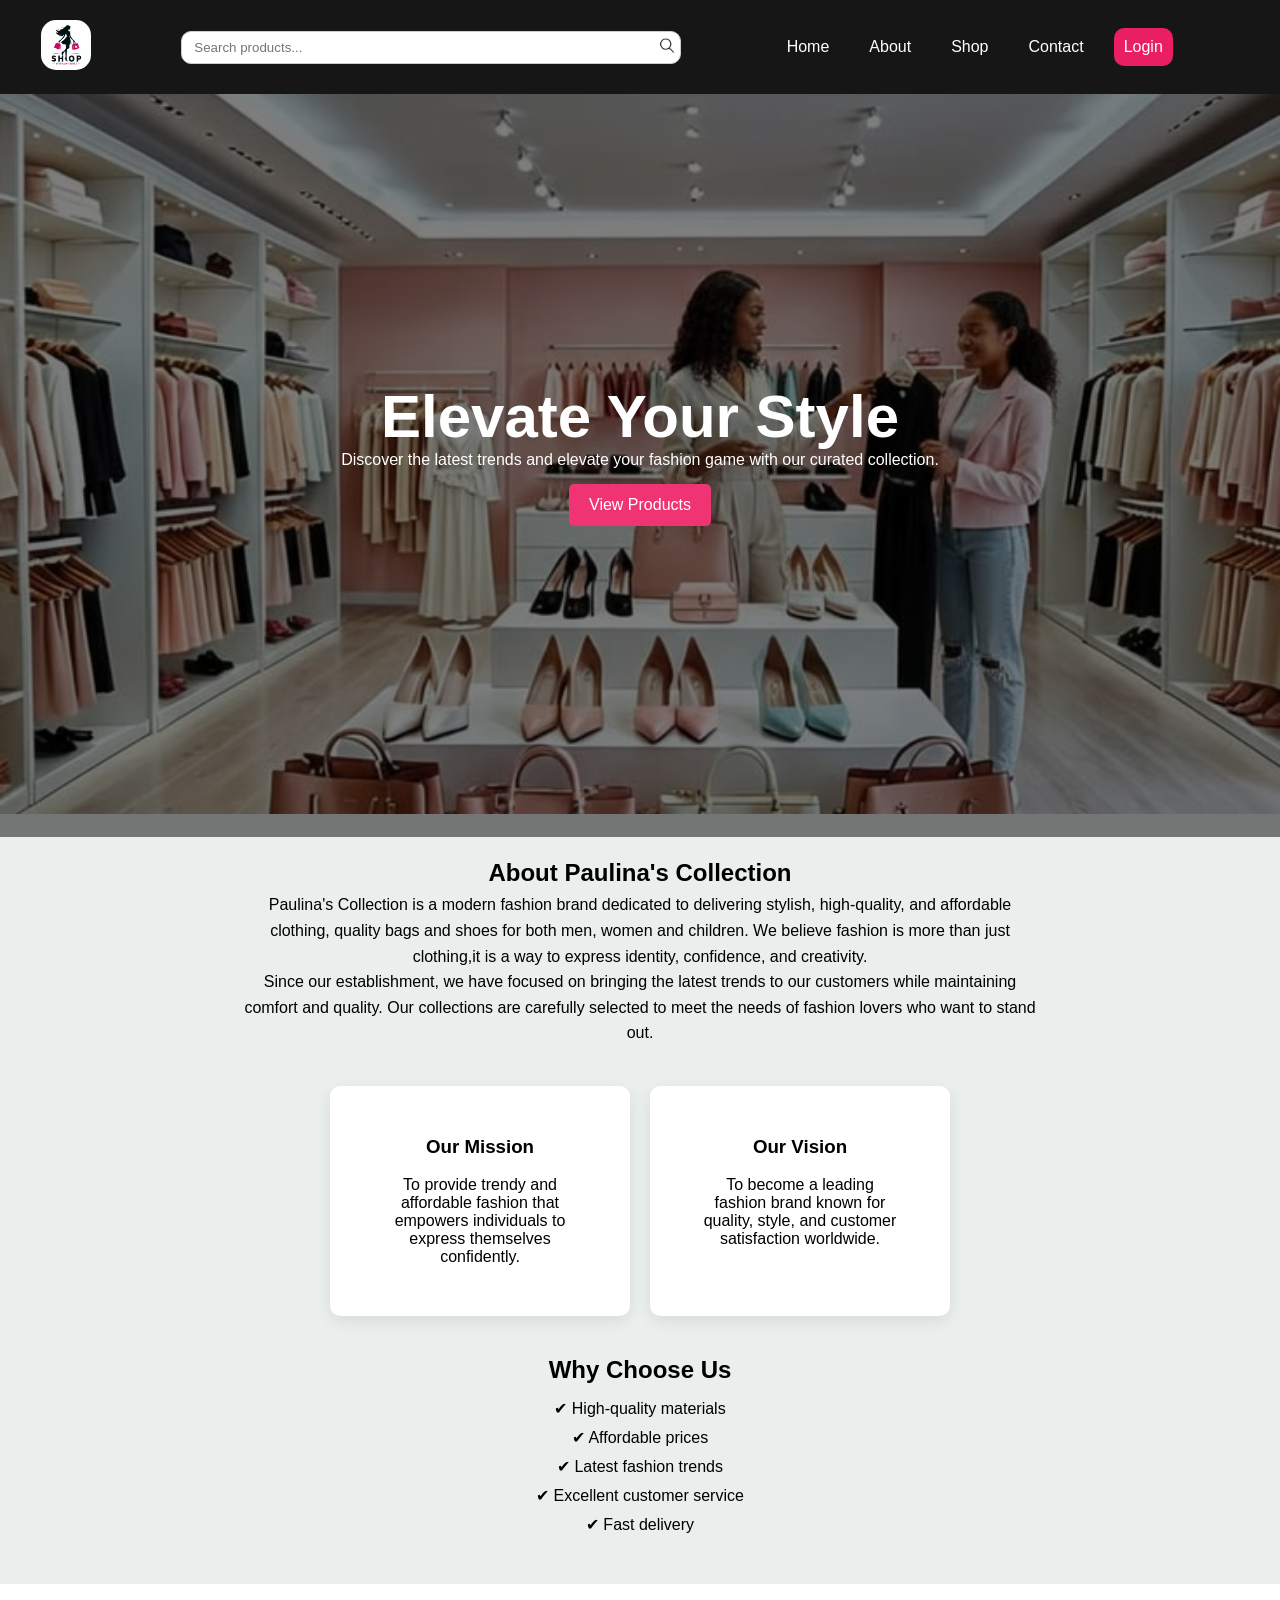
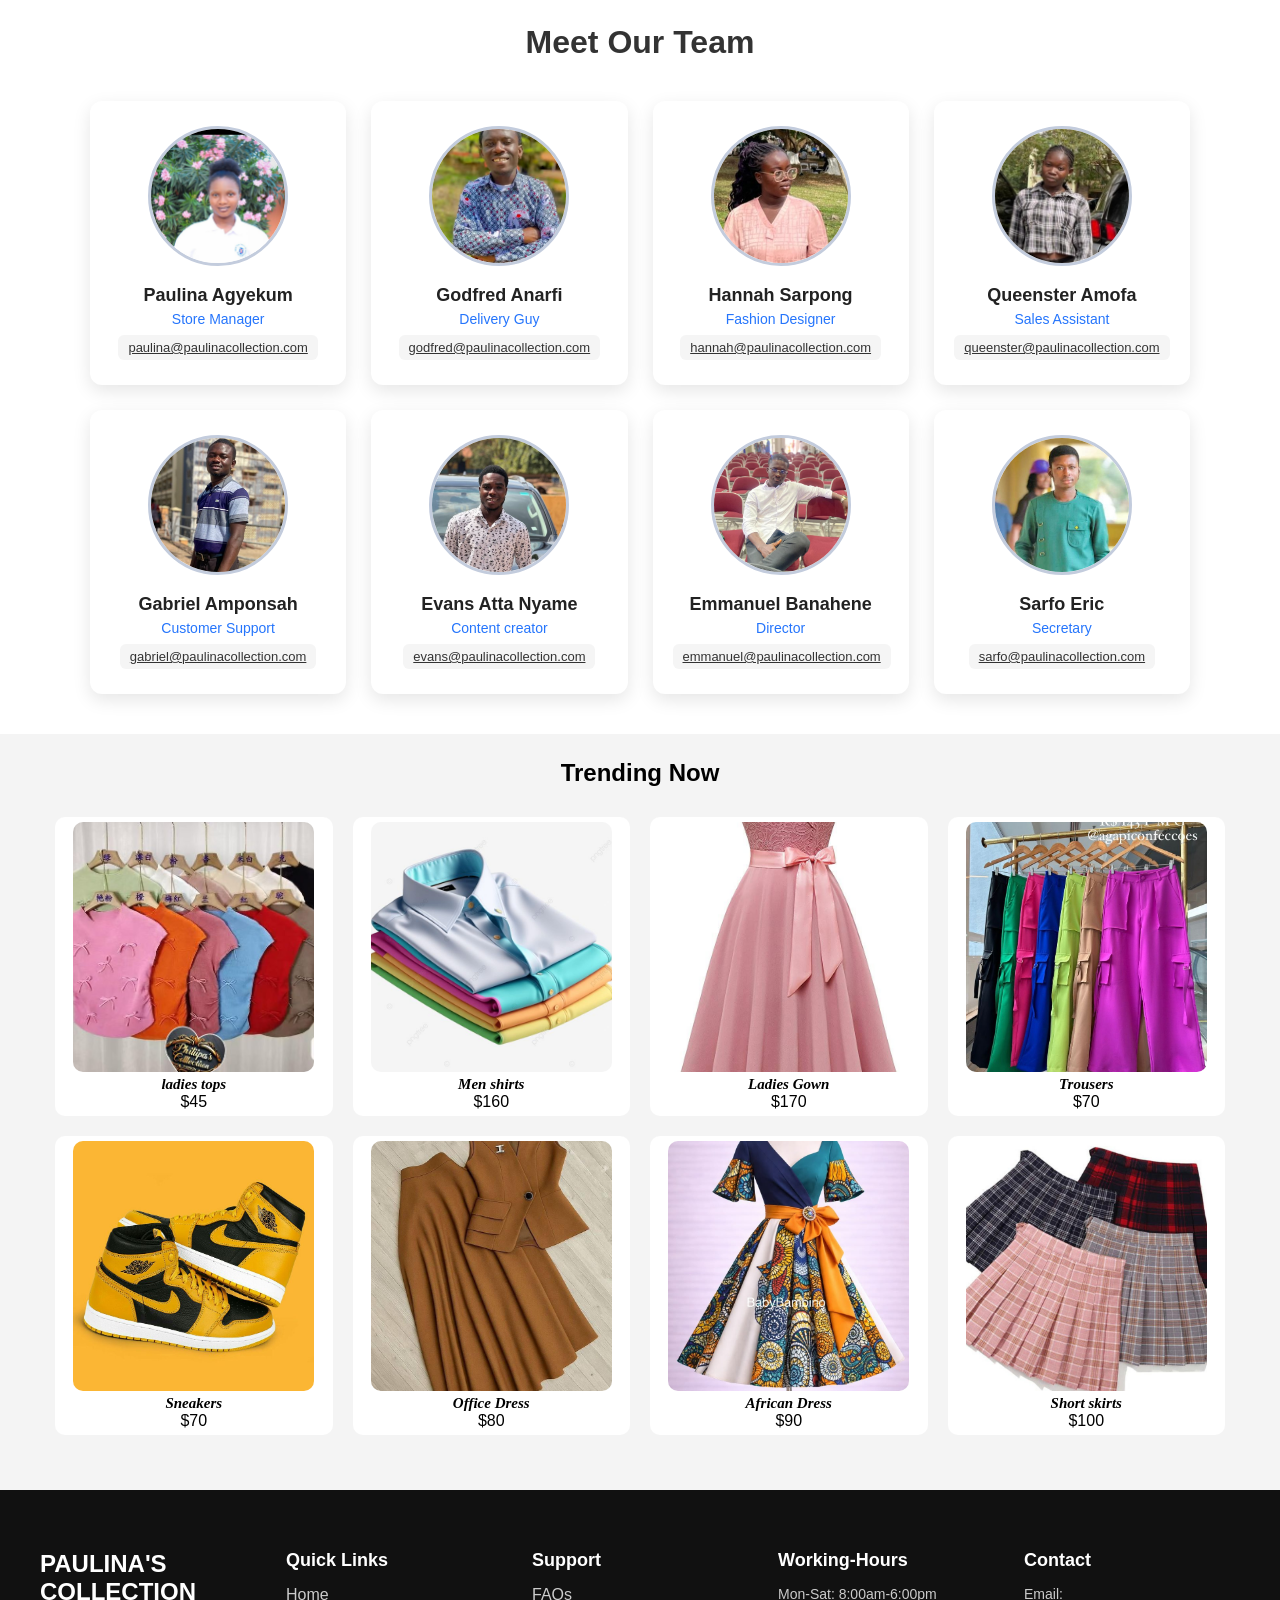
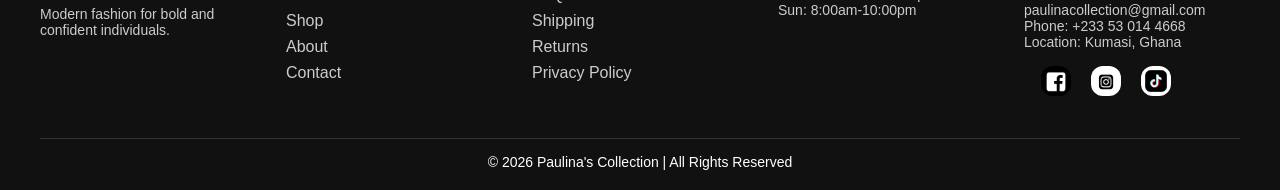
==== commit c326860e: "upadate changes" ====
--- a/index.html
+++ b/index.html
@@ -44,7 +44,7 @@
 
       
  <li><label for="menu-toggle"><a href="contact.html">Contact</a></label></li>
- <li><label for="menu-toggle"><a href="login.html"  class="login-btn">Login</a></label></li>
+ <label for="menu-toggle"><a href="login.html"  class="login-btn">Login</a></label>
   <button id="logout-btn" class="login-btn" style="display:none;">
     Logout
   </button>
--- a/index.css
+++ b/index.css
@@ -13,6 +13,67 @@
 }
 
 
+/* MEGA MENU */
+.mega-dropdown {
+  position: relative;
+
+}
+
+/* Hidden by default */
+.mega-menu {
+  position: absolute;
+  right: 12vh;
+  top: 100%;
+  width: 200px;
+
+  background: rgb(22, 22, 22);
+  padding: 20px;
+  display: flex;
+  flex-direction: column;
+  justify-content: space-between;
+ 
+  border-radius: 12px;
+  box-shadow: 0 10px 30px rgba(0,0,0,0.15);
+
+  opacity: 0;
+  transform: translateY(15px);
+  pointer-events: none;
+  transition: 0.3s ease;
+}
+
+/* Show on hover (desktop) */
+.mega-dropdown:hover .mega-menu {
+  opacity: 1;
+  transform: translateY(0);
+  pointer-events: auto;
+}
+
+/* Columns */
+.mega-column {
+  display: flex;
+  flex-direction: column;
+}
+
+/* Titles */
+.mega-column h4 {
+  margin-bottom: 10px;
+  font-size: 16px;
+  font-weight: bold;
+}
+
+/* Links */
+.mega-column a {
+  text-decoration: none;
+
+  margin: 5px 0;
+  font-size: 14px;
+  transition: 0.2s;
+}
+
+.mega-column a:hover {
+ 
+  padding-left: 5px;
+}
 
 
 
@@ -59,7 +120,7 @@
   align-items: center;
   text-align: center;
   justify-content: space-between;
-  padding: 15px 20px;
+  padding: 20px 20px;
   background-color: #161616;
   position: relative;
   z-index: 1000;
@@ -338,14 +399,20 @@
 
 .btn{
 background:#f03473;
-padding:12px 25px;
+padding:12px 20px;
 color:white;
 text-decoration:none;
 margin-top:15px;
 border-radius:5px;
 }
 
-
+.login-btn{
+background:#e91e63;
+padding:10px;
+border-radius: 10px;
+color: white;
+text-decoration: none;
+}
 
 
 
@@ -838,6 +905,10 @@
     box-shadow: -2px 0 5px rgba(0,0,0,0.1);
     transition: right 0.3s ease;
     z-index: 1001;
+   
+  overflow-y: auto;
+  max-height: 100vh;
+
   }
 
   #menu-toggle:checked ~ .mobile-menu {
@@ -940,7 +1011,85 @@
   .team-card {
     padding: 20px;
   }
-}
+
+
+  .mega-menu {
+    position: static;
+    width: 100%;
+    flex-direction: column;
+    box-shadow: none;
+    padding: 10px 0;
+    display: none;
+  }
+
+  .mega-dropdown.active .mega-menu {
+    display: flex;
+  }
+
+
+
+  /* Make dropdown full width */
+  .mega-menu {
+    position: static;
+    width: 100%;
+    display: none;
+    flex-direction: column;
+    padding: 0;
+    box-shadow: none;
+    background: transparent;
+  }
+
+  /* Show when active */
+  .mega-dropdown.active .mega-menu {
+    display: block;
+  }
+
+  /* Category title (button look) */
+  .mega-dropdown > a {
+    display: flex;
+    justify-content: space-between;
+    align-items: center;
+    padding: 12px 0;
+    font-weight: 600;
+    border-bottom: 1px solid #eee;
+  }
+
+  /* Make columns look like simple list */
+  .mega-column {
+    padding-left: 10px;
+  }
+
+  .mega-column h4 {
+    font-size: 14px;
+    margin-top: 10px;
+    color: #888;
+  }
+
+  .mega-column a {
+    padding: 8px 0;
+    font-size: 15px;
+    border-bottom: 1px solid #f2f2f2;
+  }
+
+
+  .login-btn{
+background:#e91e63;
+padding:10px;
+border-radius: 12px;
+width: 100px;
+position: relative;
+left: 11vh;
+color: white;
+
+
+}
+
+}
+
+
+
+
+
 
 
 
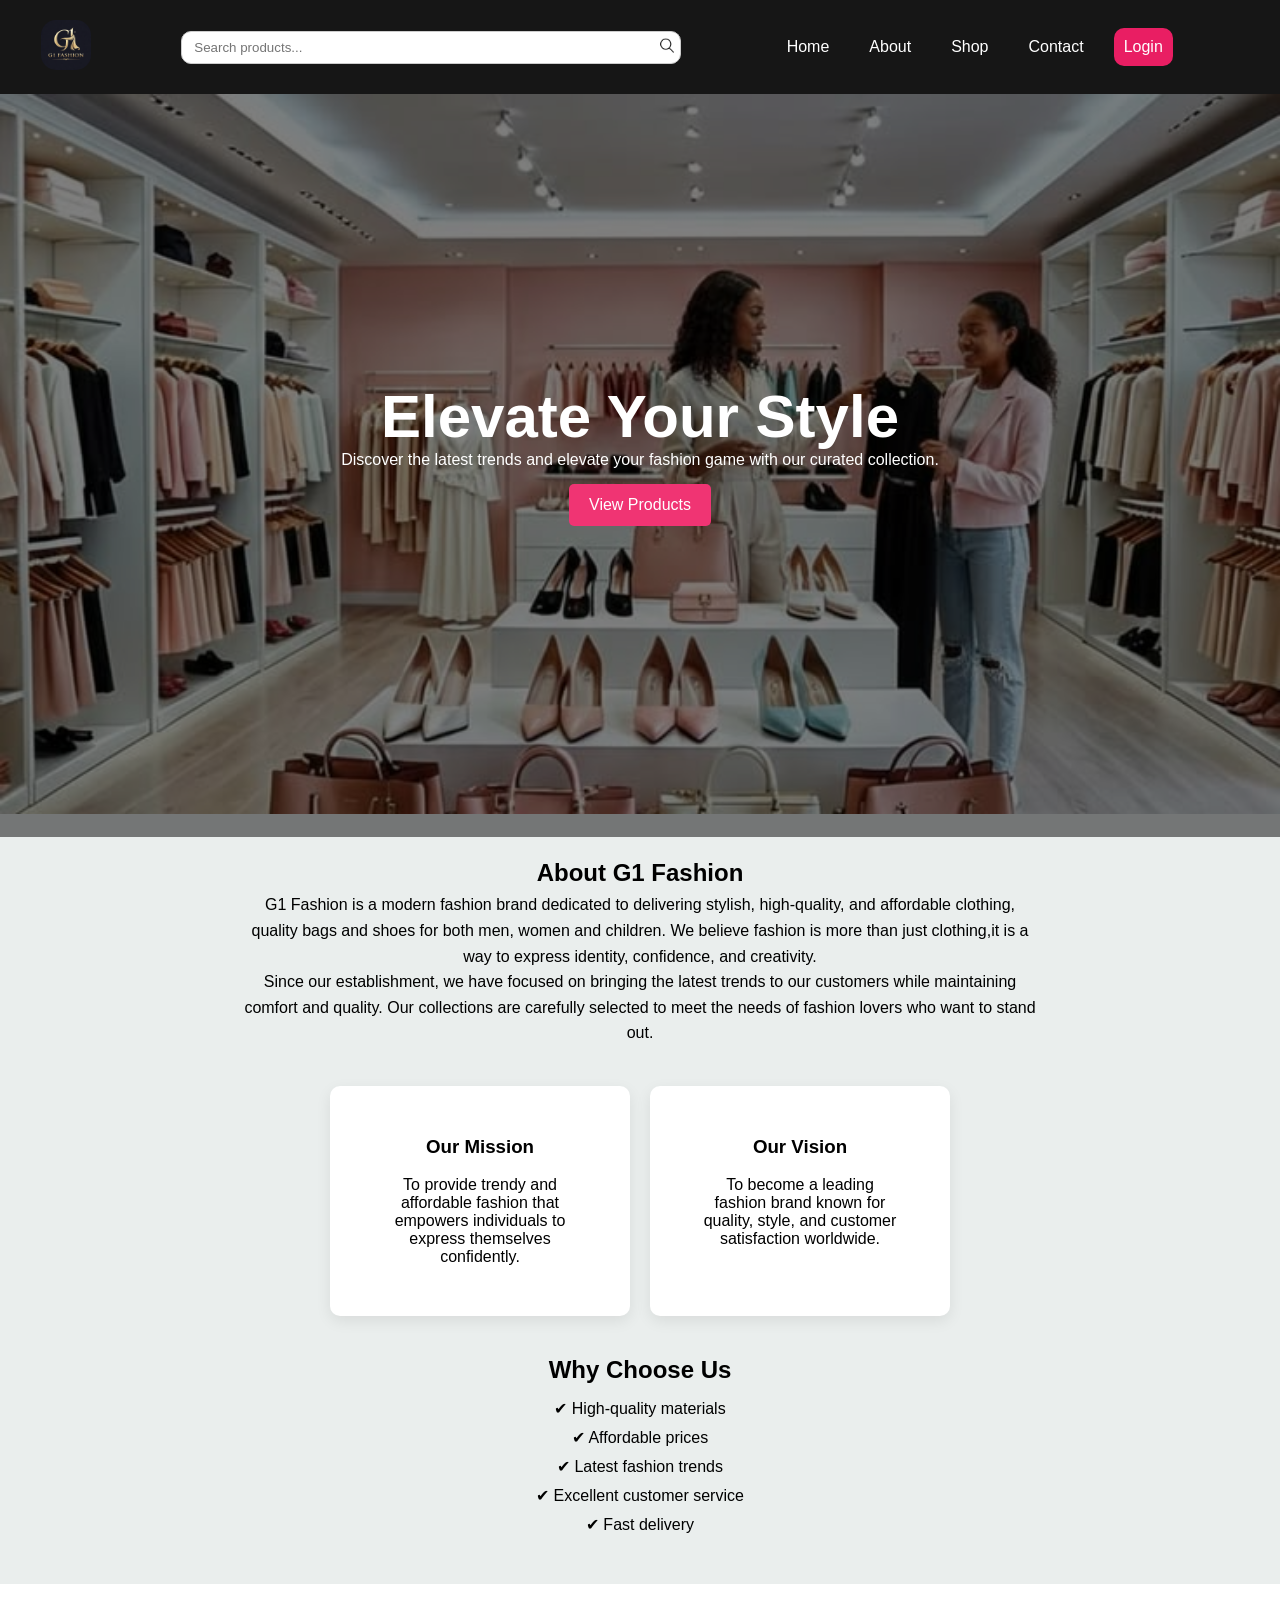
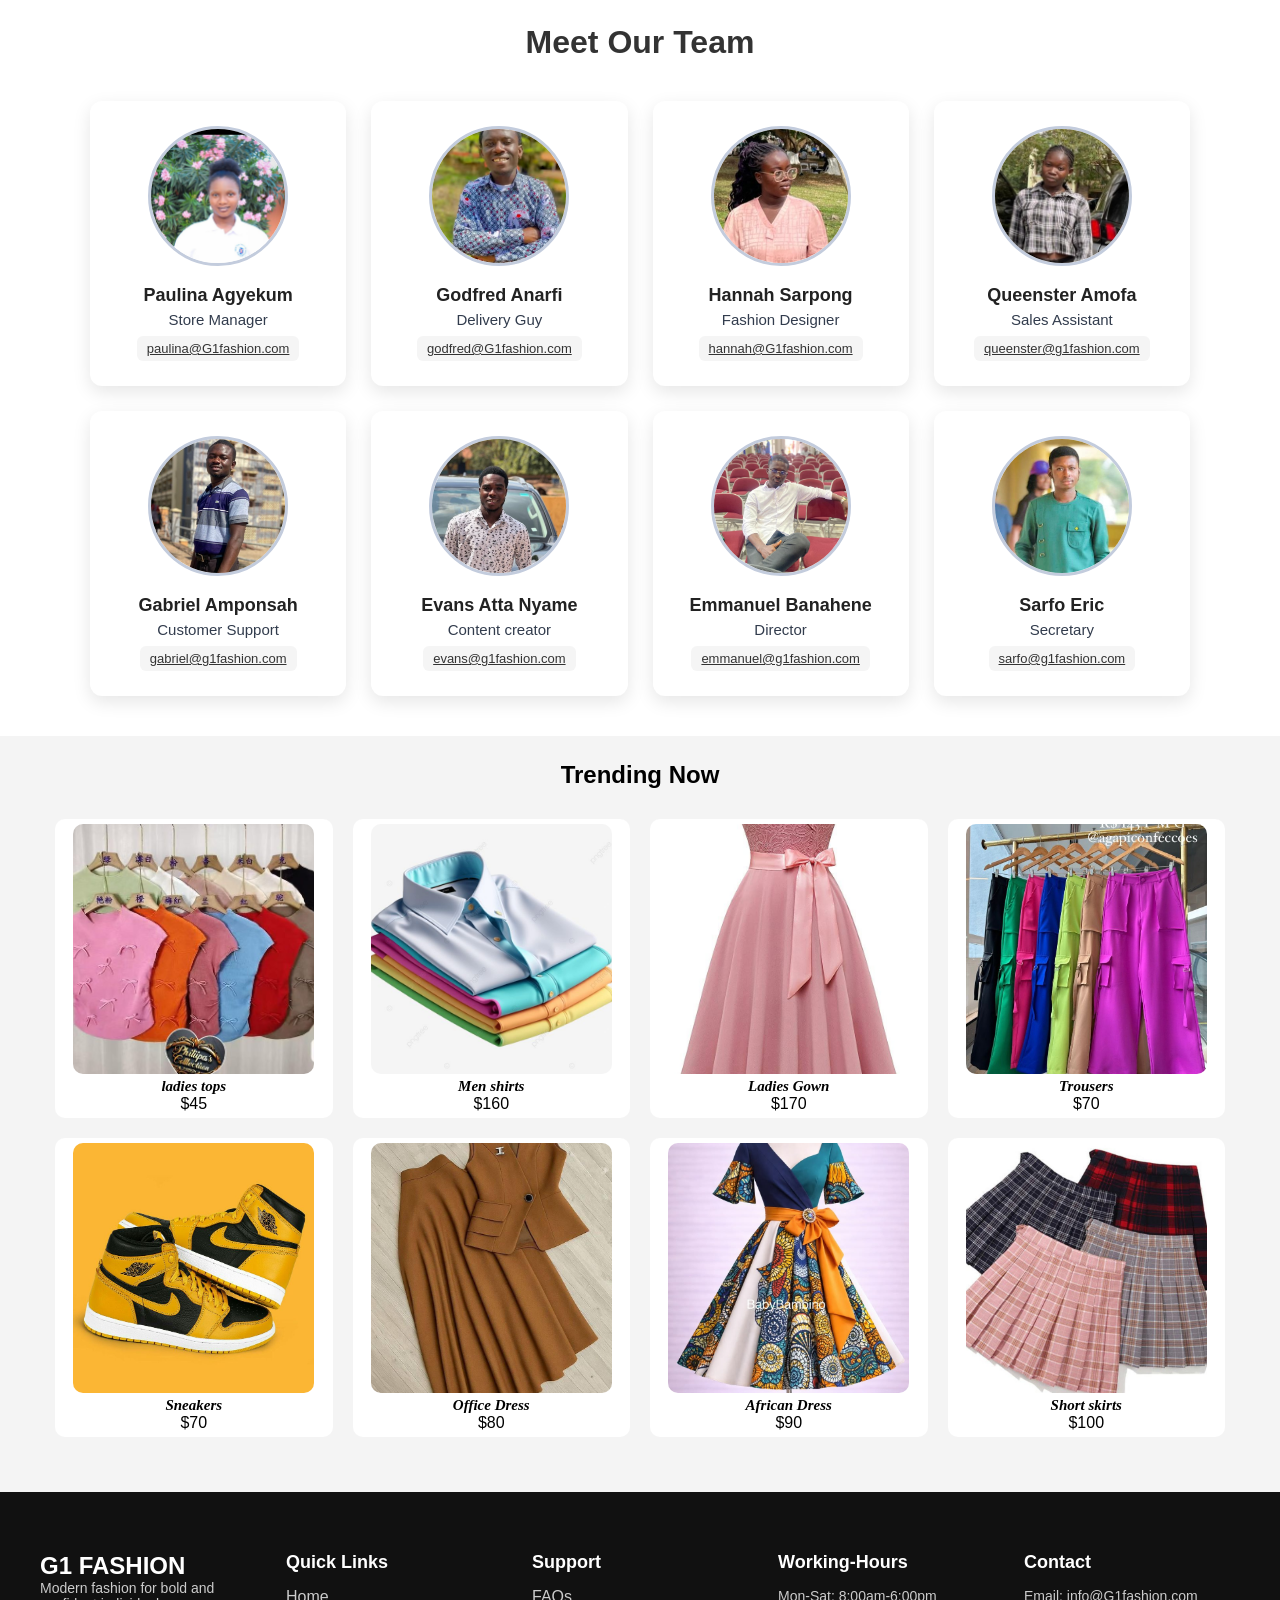
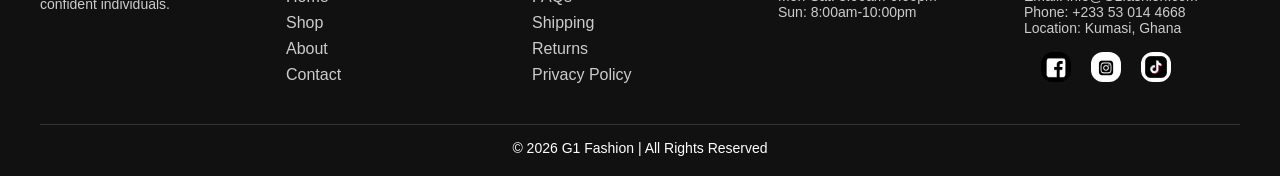
==== commit ee78b2f9: "changes" ====
--- a/index.html
+++ b/index.html
@@ -4,7 +4,7 @@
 <meta charset="UTF-8">
 <meta name="viewport" content="width=device-width, initial-scale=1.0">
 
-<title>Pulina's Collection</title>
+<title>G1 Fashion</title>
 
 <link rel="stylesheet" href="index.css">
 <script src="index.js" defer></script>
@@ -20,7 +20,7 @@
 
  <header>
   <div class="logo">
-    <img src="images/46f1ed0da1faed43a5b19c7b7473af98.jpg" alt="Logo">
+    <img src="images/looogo.png" alt="Logo">
   </div>
 
    
@@ -69,10 +69,10 @@
 
 <div class="about-content">
 
-<h1>About Paulina's Collection</h1>
+<h1>About G1 Fashion</h1>
 
 <p>
-Paulina's Collection is a modern fashion brand dedicated to delivering stylish,
+G1 Fashion is a modern fashion brand dedicated to delivering stylish,
 high-quality, and affordable clothing, quality bags and shoes for both men, women and children.
 We believe fashion is more than just clothing,it is a way to express identity,
 confidence, and creativity.
@@ -133,8 +133,8 @@
       <h3>Paulina Agyekum</h3>
       <p class="role">Store Manager</p>
    <p class="email">
-  <a href="mailto:paulina@paulinacollection.com">
-    paulina@paulinacollection.com
+  <a href="mailto:paulina@G1fashion.com">
+    paulina@G1fashion.com
   </a>
 </p>
     </div>
@@ -144,8 +144,8 @@
       <h3>Godfred Anarfi</h3>
       <p class="role">Delivery Guy</p>
     <p class="email">
-  <a href="mailto:godfred@paulinacollection.com">
-    godfred@paulinacollection.com
+  <a href="mailto:godfred@G1fashion.com">
+    godfred@G1fashion.com
   </a>
 </p>
 
@@ -157,8 +157,8 @@
       <h3>Hannah Sarpong</h3>
       <p class="role">Fashion Designer</p>
      <p class="email">
-  <a href="mailto:hannah@paulinacollection.com">
-    hannah@paulinacollection.com
+  <a href="mailto:hannah@G1fashion.com">
+    hannah@G1fashion.com
   </a>
 </p>
     </div>
@@ -169,8 +169,8 @@
       <h3>Queenster Amofa</h3>
       <p class="role">Sales Assistant</p>
       <p class="email">
-  <a href="mailto:queenster@paulinacollection.com">
-    queenster@paulinacollection.com
+  <a href="mailto:queenster@g1fashion.com">
+    queenster@g1fashion.com
   </a>
 </p>
     </div>
@@ -180,8 +180,8 @@
       <h3>Gabriel Amponsah</h3>
       <p class="role">Customer Support</p>
       <p class="email">
-  <a href="mailto:gabriel@paulinacollection.com">
-    gabriel@paulinacollection.com
+  <a href="mailto:gabriel@g1fashion.com">
+    gabriel@g1fashion.com
   </a>
 </p>
     </div>
@@ -191,8 +191,8 @@
       <h3>Evans Atta Nyame</h3>
       <p class="role">Content creator</p>
       <p class="email">
-  <a href="mailto:evans@paulinacollection.com">
-    evans@paulinacollection.com
+  <a href="mailto:evans@g1fashion.com">
+    evans@g1fashion.com
   </a>
 </p>
     </div>
@@ -202,8 +202,8 @@
       <h3>Emmanuel Banahene</h3>
       <p class="role">Director</p>
       <p class="email">
-  <a href="mailto:emmanuel@paulinacollection.com">
-    emmanuel@paulinacollection.com
+  <a href="mailto:emmanuel@g1fashion.com">
+    emmanuel@g1fashion.com
   </a>
 </p>
     </div>
@@ -213,8 +213,8 @@
       <h3>Sarfo Eric</h3>
       <p class="role">Secretary</p>
       <p class="email">
-  <a href="mailto:sarfo@paulinacollection.com">
-    sarfo@paulinacollection.com
+  <a href="mailto:sarfo@g1fashion.com">
+    sarfo@g1fashion.com
   </a>
 </p>
     </div>
@@ -291,7 +291,7 @@
 
 
     <div class="footer-box">
-      <h2 class="logo">PAULINA'S COLLECTION</h2>
+      <h2 class="logo">G1 FASHION</h2>
       <p>Modern fashion for bold and confident individuals.</p>
     </div>
 
@@ -323,7 +323,7 @@
    
     <div class="footer-box">
       <h3>Contact</h3>
-      <p>Email: paulinacollection@gmail.com</p>
+      <p>Email: info@G1fashion.com</p>
       <p>Phone: +233 53 014 4668</p>
       <p>Location: Kumasi, Ghana</p>
 
@@ -346,7 +346,7 @@
 
 
   <div class="footer-bottom">
-    <p>© 2026 Paulina's Collection | All Rights Reserved</p>
+    <p>© 2026 G1 Fashion | All Rights Reserved</p>
   </div>
 </footer>
 
--- a/index.css
+++ b/index.css
@@ -48,20 +48,20 @@
   pointer-events: auto;
 }
 
-/* Columns */
+
 .mega-column {
   display: flex;
   flex-direction: column;
 }
 
-/* Titles */
+
 .mega-column h4 {
   margin-bottom: 10px;
   font-size: 16px;
   font-weight: bold;
 }
 
-/* Links */
+
 .mega-column a {
   text-decoration: none;
 
@@ -109,7 +109,7 @@
 }
 
 .search-box button img {
-  width: 18px;  /* adjust size */
+  width: 18px;  
   height: 18px;
   font-weight: bolder;
 }
@@ -191,21 +191,21 @@
 .page2{
    padding:5px;
    text-align:center;
-   background-color: rgb(252, 253, 253);
+   background-color: rgb(246, 248, 248);
    margin-top: 50px;
 }
 
 .page3{
    padding:5px;
    text-align:center;
-   background-color: rgb(245, 243, 243);
+   background-color: rgb(212, 212, 212);
    margin-top: 50px;
 }
 
 .page4{
    padding:5px;
    text-align:center;
-   background-color: rgb(245, 243, 243);
+   background-color: rgb(211, 210, 210);
     margin-top: 50px;
 }
 
@@ -320,8 +320,8 @@
 }
 
 .team-card .role {
-  font-size: 14px;
-  color: #2575fc;
+  font-size: 15px;
+  color: #323c4d;
   font-weight: 500;
   margin-bottom: 8px;
 }
@@ -440,10 +440,10 @@
   font-style: italic;
 }
 
- h4 a{
+ h3 a{
   text-decoration: none;
   background-color: #df6294;
-  padding: 12px 10px;
+  padding: 12px 8px;
   border-radius: 10px;
   color: white;
 }
@@ -1077,10 +1077,9 @@
 padding:10px;
 border-radius: 12px;
 width: 100px;
+color: white;
 position: relative;
-left: 11vh;
-color: white;
-
+left: 70px;
 
 }
 
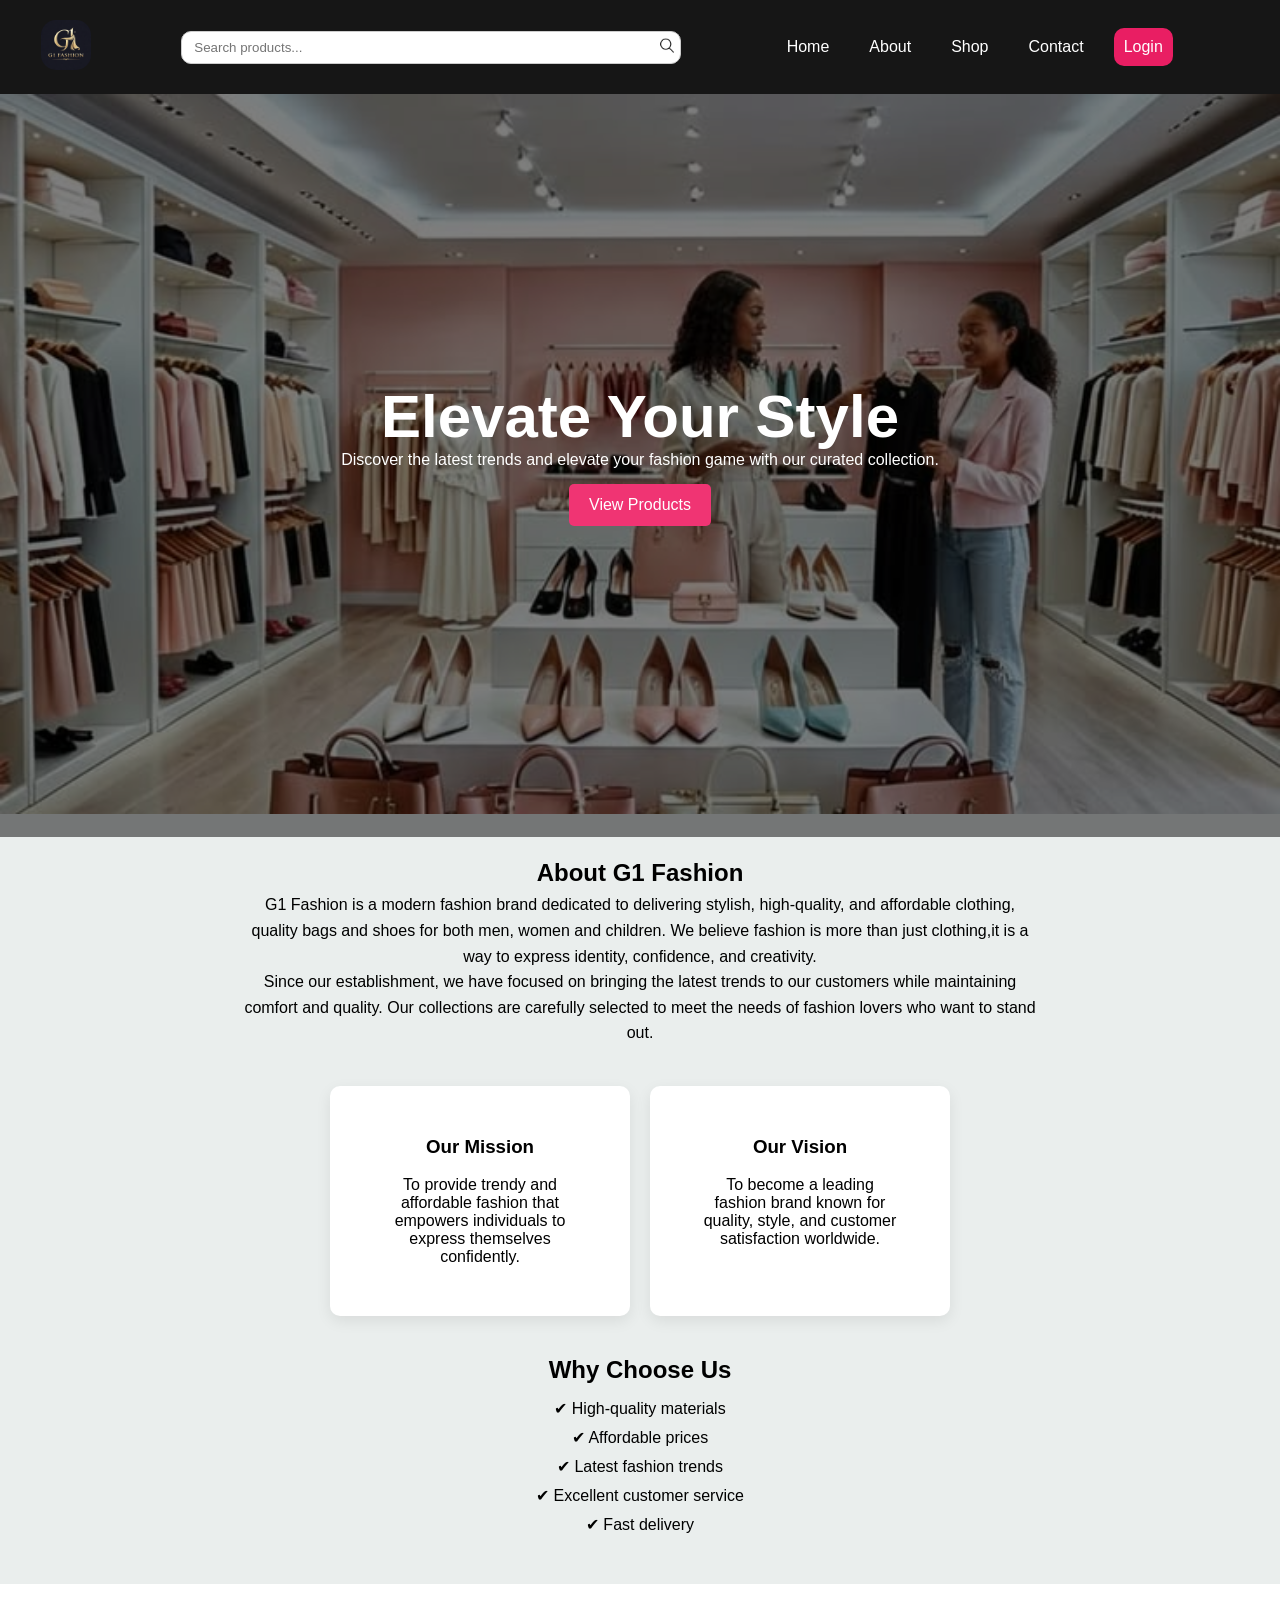
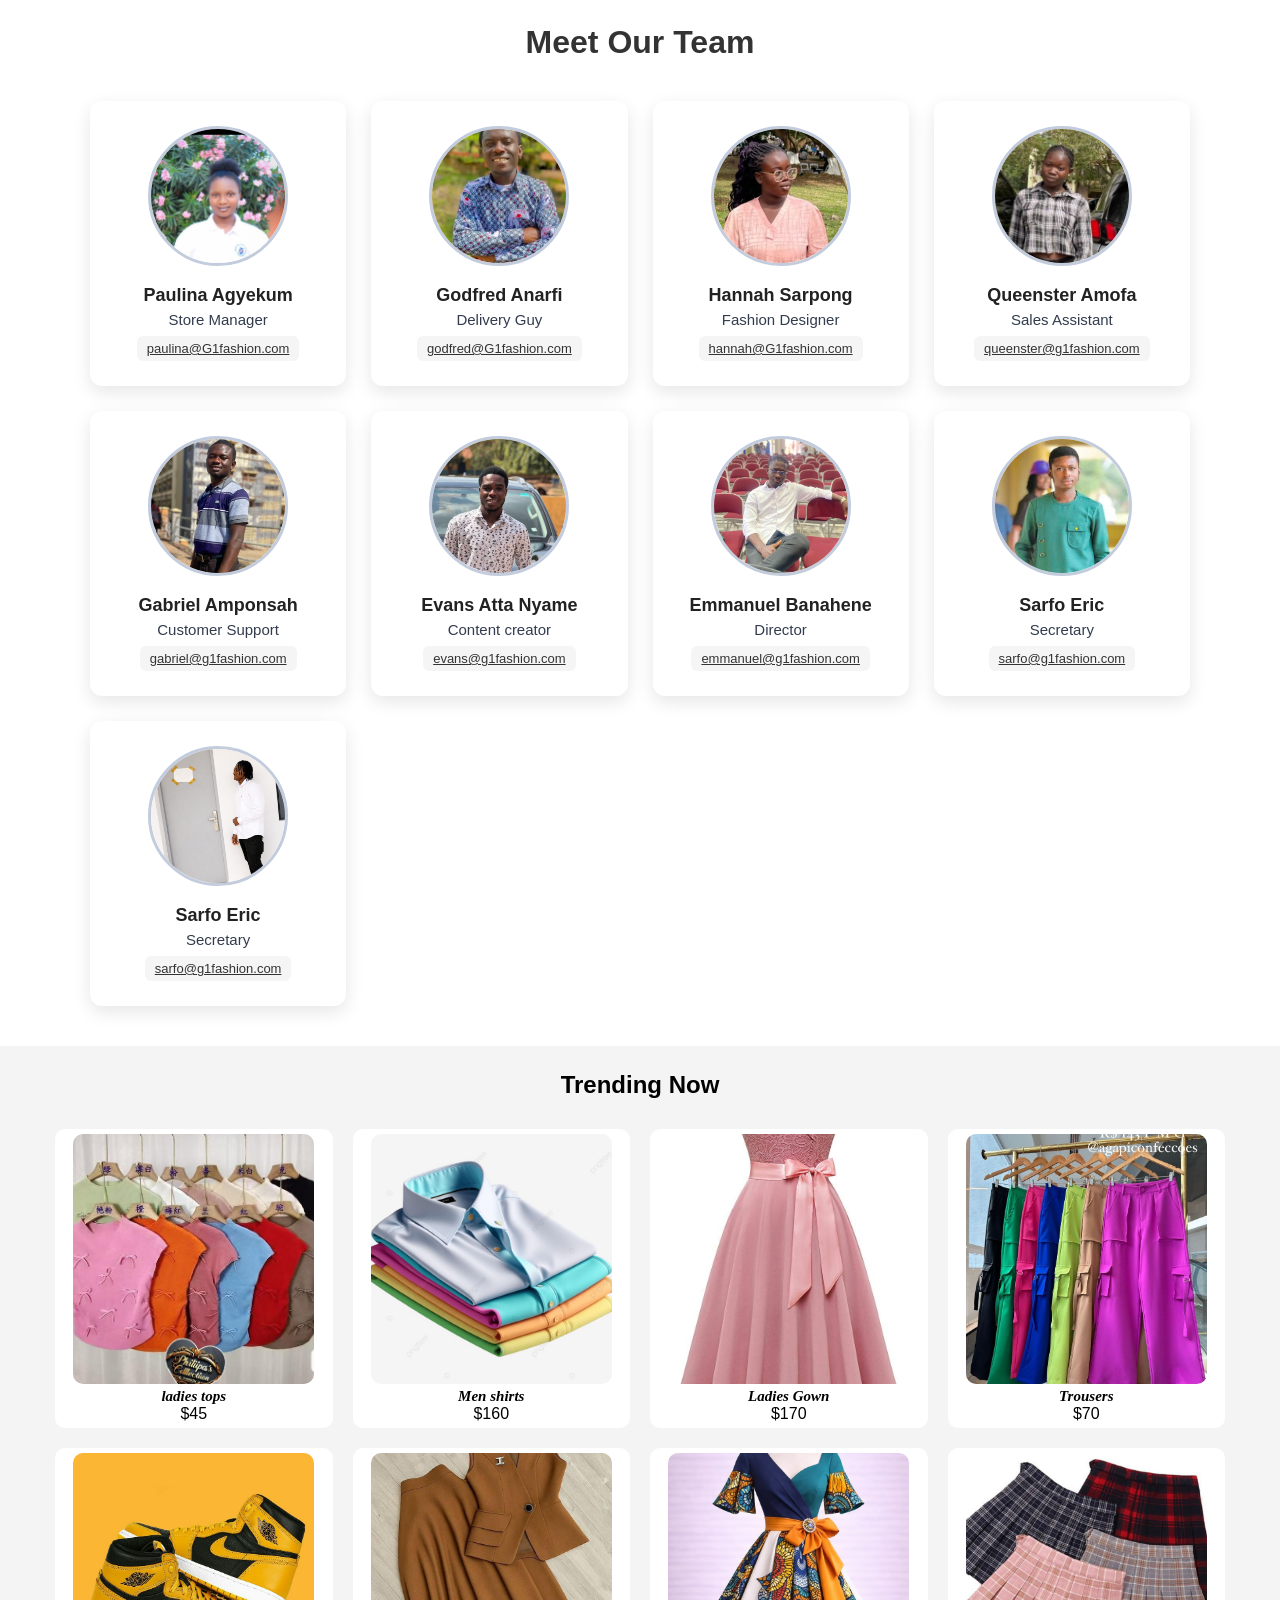
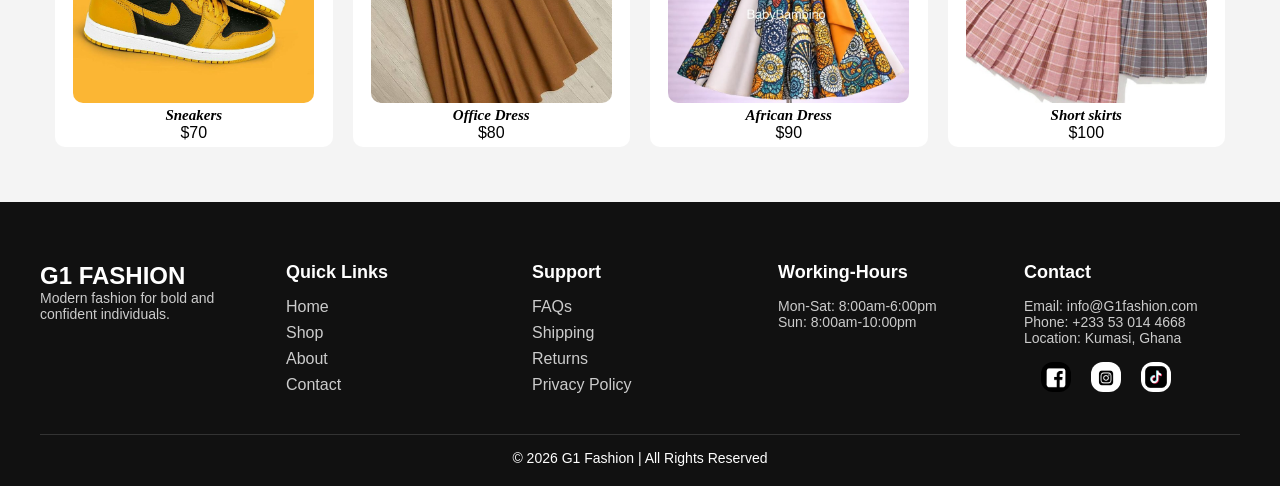
==== commit 12f60f0c: "update changes" ====
--- a/index.html
+++ b/index.html
@@ -217,9 +217,22 @@
     sarfo@g1fashion.com
   </a>
 </p>
-    </div>
-
-
+
+
+    </div>
+
+<div class="team-card">
+      <img src="images/IMG-20260326-WA0002.jpg" alt="Staff 2">
+      <h3>Sarfo Eric</h3>
+      <p class="role">Secretary</p>
+      <p class="email">
+  <a href="mailto:sarfo@g1fashion.com">
+    sarfo@g1fashion.com
+  </a>
+</p>
+
+
+    </div>
 
 
 
--- a/index.css
+++ b/index.css
@@ -347,6 +347,14 @@
 .team-card .email a:hover {
   color: #e91e63;
  
+}
+
+.team-card2 {
+  background: #fff;
+  padding: 25px 20px;
+  border-radius: 12px;
+  box-shadow: 0 6px 18px rgba(0,0,0,0.1);
+  transition: 0.3s ease;
 }
 
 
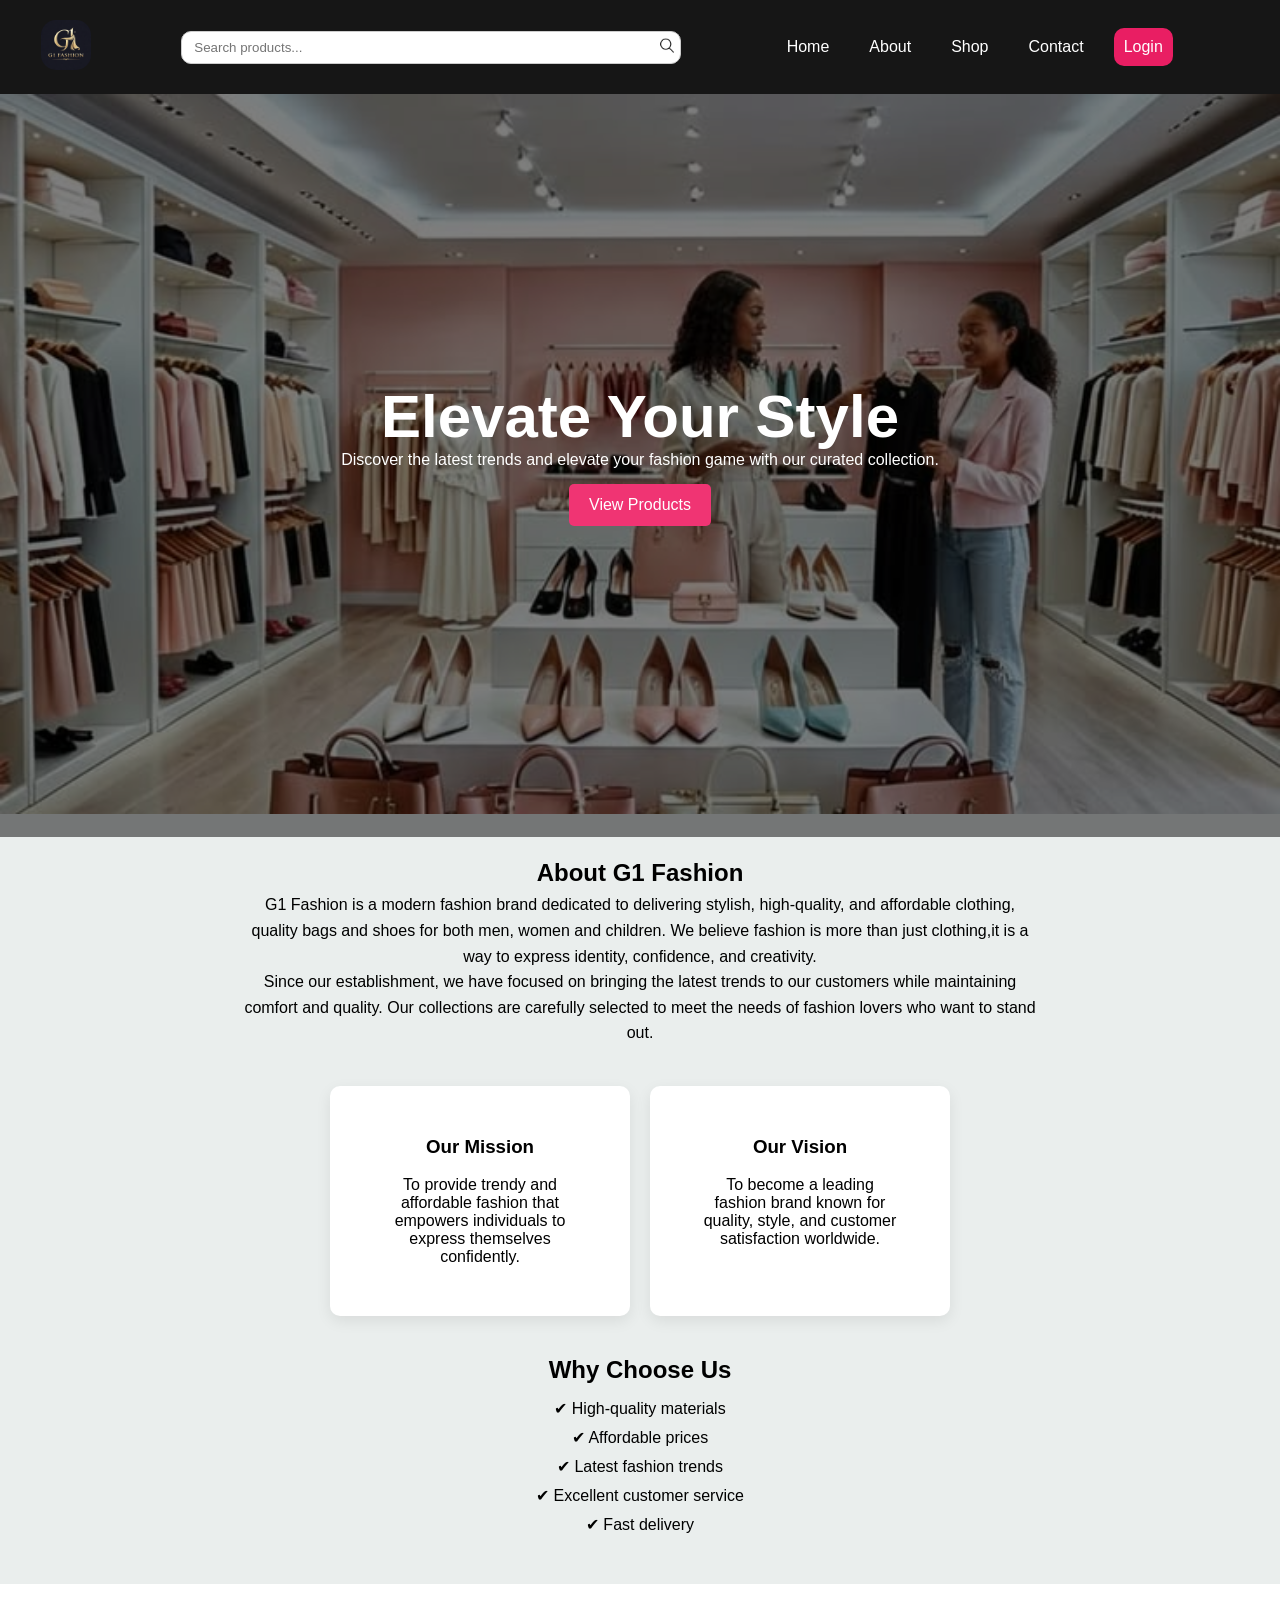
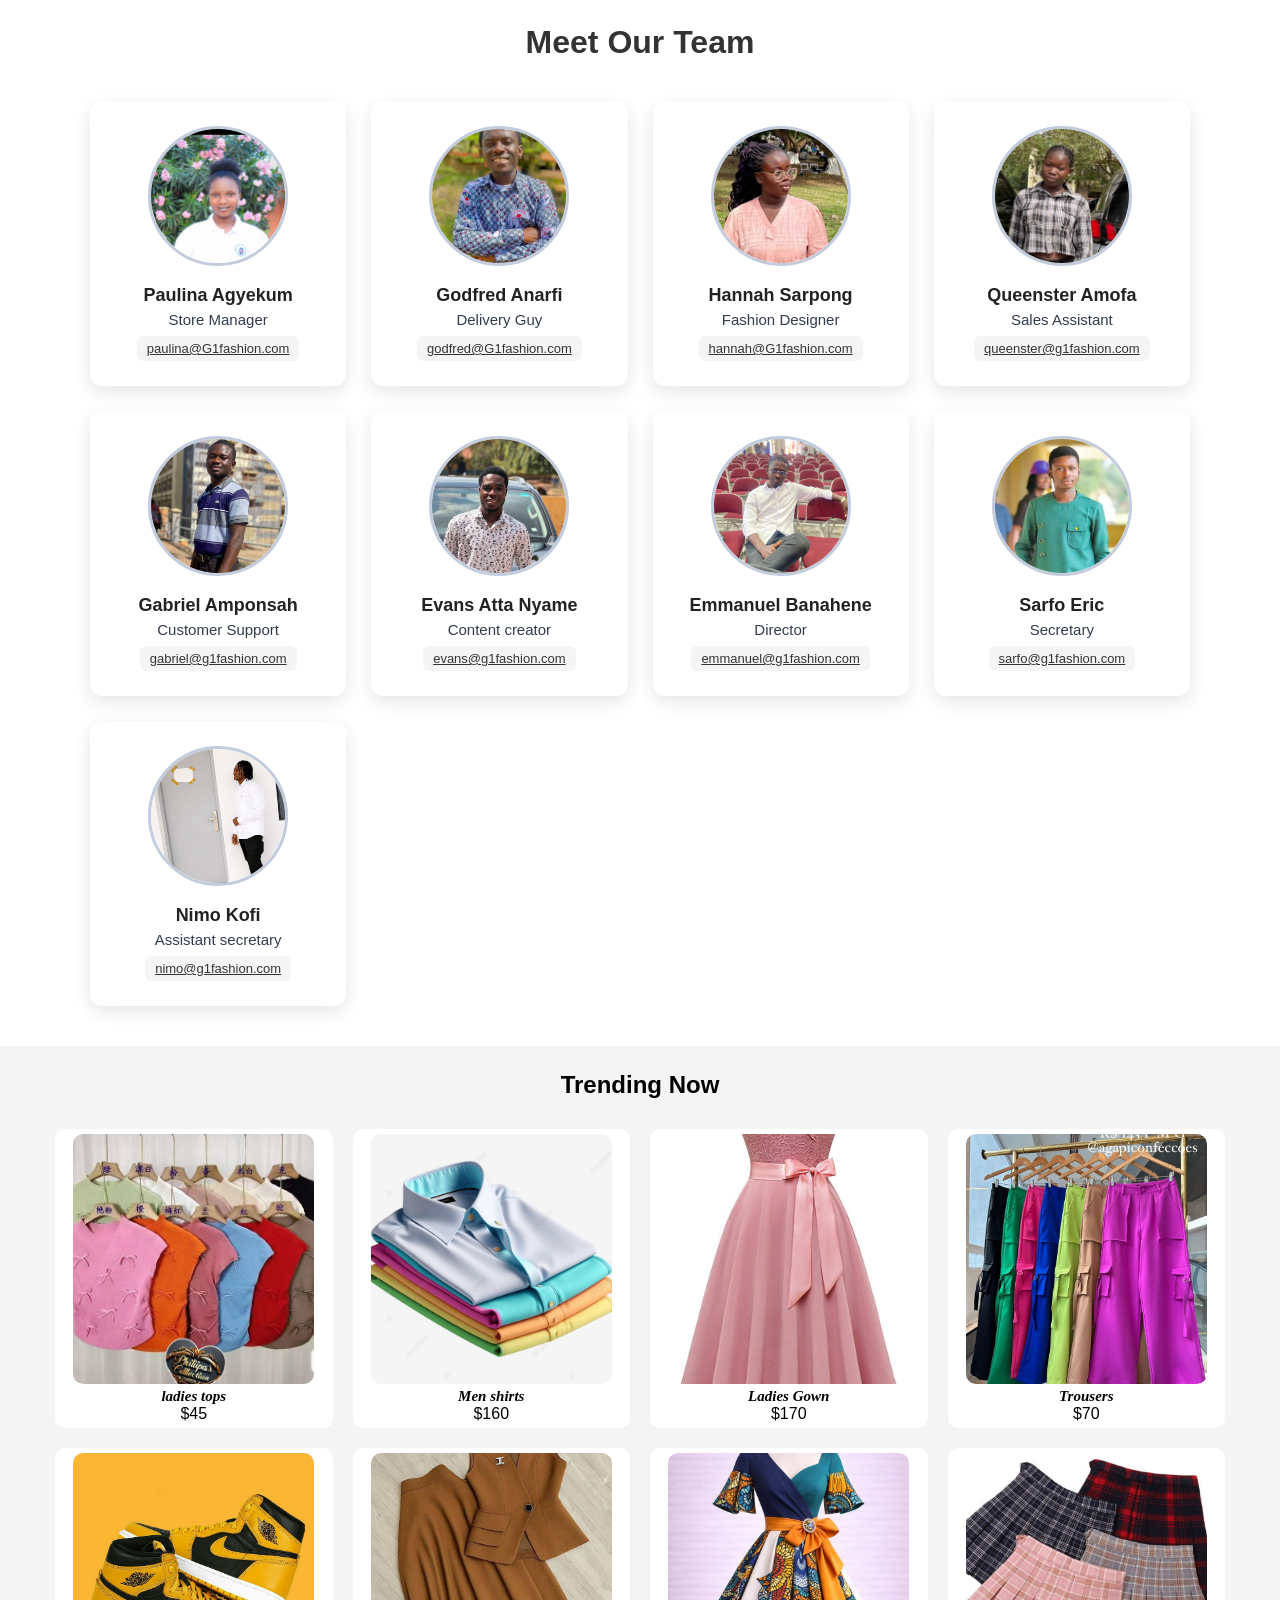
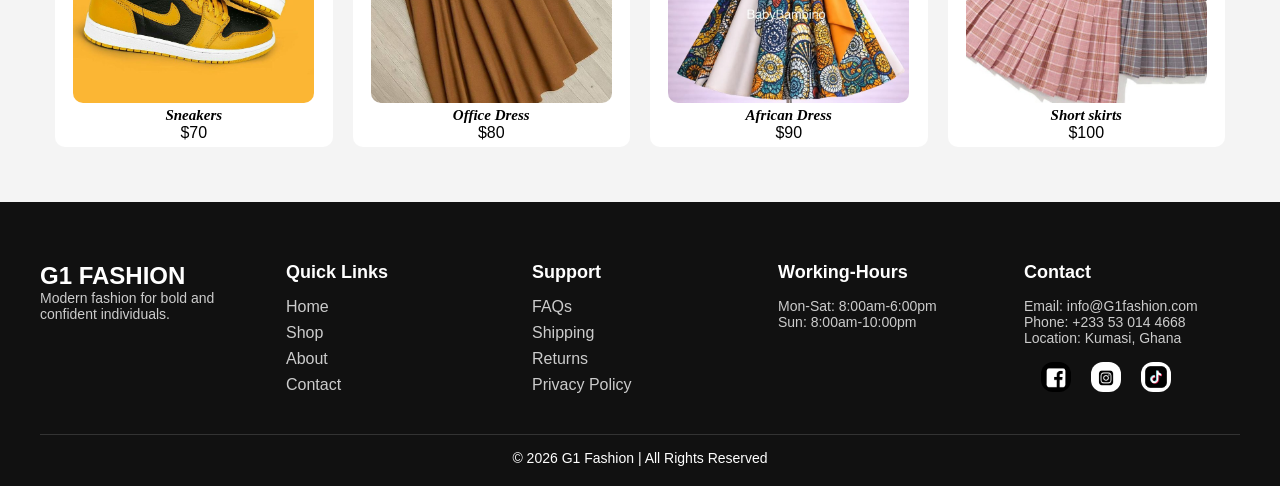
==== commit ee9b7810: "upadte changes" ====
--- a/index.html
+++ b/index.html
@@ -223,11 +223,11 @@
 
 <div class="team-card">
       <img src="images/IMG-20260326-WA0002.jpg" alt="Staff 2">
-      <h3>Sarfo Eric</h3>
-      <p class="role">Secretary</p>
-      <p class="email">
-  <a href="mailto:sarfo@g1fashion.com">
-    sarfo@g1fashion.com
+      <h3>Nimo Kofi</h3>
+      <p class="role">Assistant secretary</p>
+      <p class="email">
+  <a href="mailto:nimo@g1fashion.com">
+    nimo@g1fashion.com
   </a>
 </p>
 
